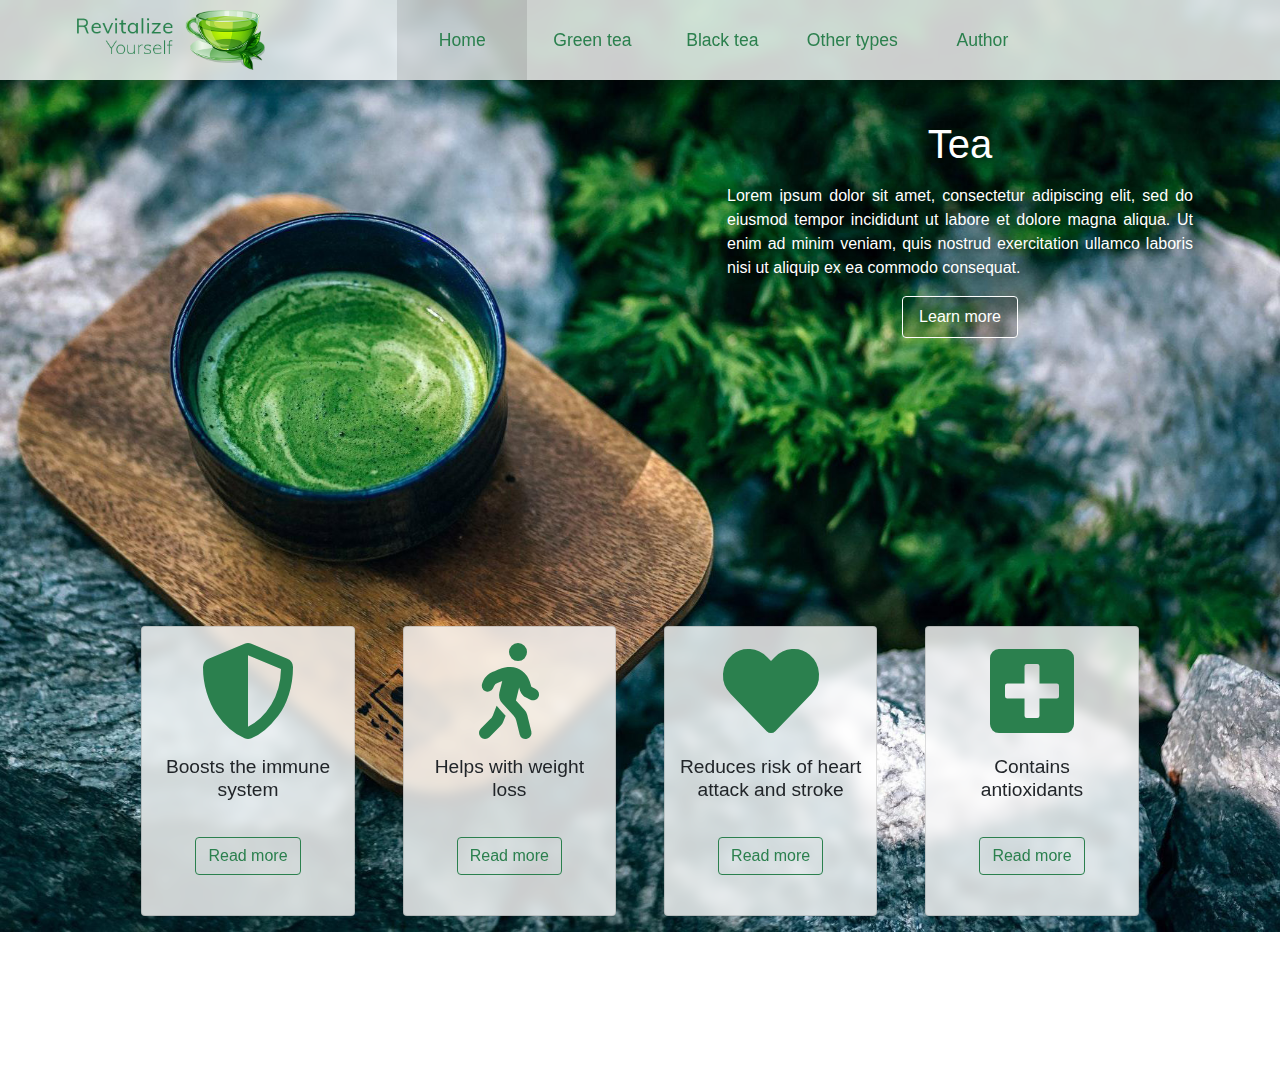
==== index.html @ 9ce9918d "2" ====
<!DOCTYPE html>
<html lang="en">
<head>
    <meta charset="UTF-8"/>
    <meta name="viewport" content="width=device-width, initial-scale=1.0"/>
    <meta name="description"
    content=""/>
    <meta name="keywords" content=""/>
    <meta name="author" content="Mihailo Ilic"/>
    <link rel="shortcut icon" href="favicon.ico" type="image/x-icon"/>
    <title>Revitalize Yourself!</title>
    <link rel="stylesheet" type="text/css" href="css/bootstrap.min.css"/>
    <link rel="stylesheet" href="https://use.fontawesome.com/releases/v5.12.1/css/all.css"/>
    <link rel="stylesheet" type="text/css" href="css/style.css"/>
</head>
<body>
    <header id="header" class="container-fluid fixed-top bg-glass p-0 shadow">
      <nav class="navbar navbar-expand-lg h-100 w-100 row justify-content-between justify-content-xl-around p-0">
          <a href="index.html" id="logo" class="navbar-brand h-80p p-0 col-2 m-0 ml-md-5 ml-4">
              <img src="img/logoMd.png" alt="logo" class="d-none d-sm-inline h-75 my-10p"/>
              <img src="img/logoXs.png" alt="logo" class="d-sm-none h-75 my-10p"/>
          </a>
          <button class="navbar-toggler p-0 col-2 d-lg-none m-0 mr-4" type="button" data-toggle="collapse" data-target="#meni" aria-controls="navbarNav" aria-expanded="false" aria-label="Toggle navigation">
            <!-- <span class="navbar-toggler-icon"></span> -->
            <span class="fas fa-bars"></span>
          </button>
          <div id="meni" class="collapse navbar-collapse p-0 ml-lg-5 col-12 col-lg-8">
            <ul class="navbar-nav">
                <li class="nav-item activeLink">
                  <a class="nav-link" href="index.html">Home</a>
                </li>
                <li class="nav-item">
                  <a class="nav-link" href="#">Green tea</a>
                </li>
                <li class="nav-item">
                  <a class="nav-link" href="#">Black tea</a>
                </li>
                <li class="nav-item">
                  <a class="nav-link" href="#">Other types</a>
                </li>
                <li class="nav-item">
                    <a class="nav-link" href="#">Author</a>
                </li>
              </ul>
          </div>
      </nav>
        <!--
            <a href="#" class="ml-4">
                <span class="far fa-comment"></span> Suggest
            </a>
        -->
    </header>
    <main clas="container-fluid">
        <section id="home" class="position-relative page-bg-image pt-5 d-flex flex-column justify-content-start align-items-end">
          <div id="hNaslov" class="container-fluid d-flex flex-column align-items-center justify-content-center text-white">
            <h1 class="m-2 text-shadow">Tea</h1>
            <p class="m-2 text-justify text-shadow">Lorem ipsum dolor sit amet, consectetur adipiscing elit, sed do eiusmod tempor incididunt ut labore et dolore magna aliqua. Ut enim ad minim veniam, quis nostrud exercitation ullamco laboris nisi ut aliquip ex ea commodo consequat.</p>
            <a href="#" class="button py-2 px-3 m-2 rounded">Learn more</a>
          </div>
          <div id="advantages" class="row w-100 justify-content-center">
            <article class="card col-7 col-sm-8 col-md-4 col-xl-2 m-4 bg-glass text-center">
              <span class="mt-3 fas fa-shield-alt"></span>
              <div class="card-body p-md-0 py-md-3 mb-4">
                <h2 class="card-title font-weight-normal">Boosts the immune system</h2>
                <!-- <p class="card-text text-muted">Tea can tune up immune cells so they reach their targets quicker. Holy basil or tulsi tea has been used for centuries to help keep the immune system strong thanks to its antibacterial, anti-fungal and anti-inflammatory properties.</p> -->
                <a href="#" class="btn btn-outline-success">Read more</a>
              </div>
            </article>
            <article class="card col-7 col-md-4 col-xl-2 m-4 bg-glass text-center">
              <span class="mt-3 fas fa-walking"></span>
              <div class="card-body p-md-0 py-md-3 mb-4">
                <h2 class="card-title font-weight-normal">Helps with weight loss</h2>
                <!-- <p class="card-text text-muted">Research on this isn’t as strong, Ardine said, adding that studies that have shown an effect have depended on consumption of large amounts of tea, often in pill form.</p> -->
                <a href="#" class="btn btn-outline-success">Read more</a>
              </div>
            </article>
            <article class="card col-7 col-md-4 col-xl-2 m-4 bg-glass text-center">
              <span class="mt-3 fas fa-heart"></span>
              <div class="card-body p-md-0 py-md-3 mb-4">
                <h2 class="card-title font-weight-normal">Reduces risk of heart attack and stroke</h2>
                <!-- <p class="card-text text-muted">“There’s a lot of literature out there on tea and heart health,” said Anna Ardine, clinical nutrition manager at Magee-Womens Hospital of the University of Pittsburgh Medical Center. “This is a health effect for which there is the strongest evidence.”

In fact, a study published in 2016 that combined data from a host of earlier reports found a nearly 20% reduction in the risk of heart attack and a 35% reduced risk of stroke among those who drank one to three cups of green tea a day. Those who drank four or more cups of green tea daily had a 32% reduction in the risk of having a heart attack and lower levels of LDL cholesterol. Four cups of green tea may keep you running to the bathroom, but you can get the same benefit from drinking one cup of matcha tea, which is made from ground green tea leaves and is said to be the nutritional equivalent of 10 cups of regular green tea.</p> -->
                <a href="#" class="btn btn-outline-success">Read more</a>
              </div>
            </article>
            <article class="card col-7 col-md-4 col-xl-2 m-4 bg-glass text-center">
              <span class="mt-3 fas fa-plus-square"></span>
              <div class="card-body p-md-0 py-md-3 mb-4">
                <h2 class="card-title font-weight-normal">Contains antioxidants</h2>
                <!-- <p class="card-text text-muted">Antioxidants work to prevent the body’s version of rust and thus help to keep us young and protect us from damage from pollution. Load up on antioxidants with a white tea, which is less processed than black or green tea so it retains more beneficial antioxidants.</p> -->
                <a href="#" class="btn btn-outline-success">Read more</a>
              </div>
            </article>
          </div>
        </section>
    </main>
<script src="https://code.jquery.com/jquery-3.4.1.slim.min.js" integrity="sha384-J6qa4849blE2+poT4WnyKhv5vZF5SrPo0iEjwBvKU7imGFAV0wwj1yYfoRSJoZ+n" crossorigin="anonymous"></script>
<script src="https://cdn.jsdelivr.net/npm/popper.js@1.16.0/dist/umd/popper.min.js" integrity="sha384-Q6E9RHvbIyZFJoft+2mJbHaEWldlvI9IOYy5n3zV9zzTtmI3UksdQRVvoxMfooAo" crossorigin="anonymous"></script>
<script src="https://stackpath.bootstrapcdn.com/bootstrap/4.4.1/js/bootstrap.min.js" integrity="sha384-wfSDF2E50Y2D1uUdj0O3uMBJnjuUD4Ih7YwaYd1iqfktj0Uod8GCExl3Og8ifwB6" crossorigin="anonymous"></script>
</body>
</html>
---- css/style.css ----
@font-face {
  src: url("../fonts/Muli-Light.ttf");
  font-family: MuliLight;
}

@font-face {
  src: url("../fonts/Muli-Regular.ttf");
  font-family: Muli;
}

html {
  scroll-behavior: smooth;
  font-family: Muli;
  font-size: 16px;
}

html ::-webkit-scrollbar {
  width: 10px;
}

html ::-webkit-scrollbar-thumb {
  background-color: #2B804E;
  border-radius: 5px;
}

html ::-webkit-scrollbar-thumb:hover {
  background: #42965F;
}

.row {
  margin: 0px;
}

a {
  text-decoration: none;
  color: #2B804E;
}

a:hover {
  text-decoration: none;
  color: #42965F;
}

.button {
  color: #fff;
  border: 1px solid #fff;
  background-color: rgba(0, 0, 0, 0.2);
  -webkit-transition: background .3s;
  transition: background .3s;
}

.button:hover {
  background: rgba(255, 255, 255, 0.8);
  border-color: transparent;
}

.navbar-toggler:focus {
  outline: none;
}

.navbar-toggler span {
  font-size: 2em;
  color: #2B804E;
}

ul {
  list-style-type: none;
}

.my-10p {
  margin: 10px 0px;
}

.h-80p {
  height: 80px;
}

.text-shadow {
  text-shadow: 2px 2px 10px rgba(0, 0, 0, 0.6);
}

.bg-glass {
  background: rgba(255, 255, 255, 0.8);
  -webkit-backdrop-filter: blur(6px);
          backdrop-filter: blur(6px);
}

.page-bg-image {
  background-repeat: no-repeat;
  background-size: cover;
  background-attachment: fixed;
}

.overlay {
  bottom: 0px;
  background: -webkit-gradient(linear, left bottom, left top, color-stop(40%, rgba(0, 0, 0, 0)), to(rgba(0, 0, 0, 0.8)));
  background: linear-gradient(to top, rgba(0, 0, 0, 0) 40%, rgba(0, 0, 0, 0.8) 100%);
}

.card h2 {
  font-size: 1.2em;
}

.card span {
  font-size: 6em;
  color: #2B804E;
}

.btn-outline-success {
  border-color: #2B804E;
  color: #2B804E;
}

.btn-outline-success:hover {
  border-color: transparent;
  background-color: #2B804E;
}

#home {
  background-image: url("../img/bgHome.jpg");
}

#header {
  z-index: 10;
}

#header a {
  font-size: 1.1em;
}

@media (min-width: 992px) {
  #header #meni {
    height: 80px;
  }
}

#header #meni ul {
  height: inherit;
}

#header #meni ul li {
  display: -webkit-box;
  display: -ms-flexbox;
  display: flex;
  -webkit-box-orient: horizontal;
  -webkit-box-direction: normal;
      -ms-flex-direction: row;
          flex-direction: row;
  -webkit-box-pack: center;
      -ms-flex-pack: center;
          justify-content: center;
  -webkit-box-align: center;
      -ms-flex-align: center;
          align-items: center;
  width: 100%;
}

@media (min-width: 992px) {
  #header #meni ul li {
    height: inherit;
    width: 130px;
  }
}

#header #meni ul li.activeLink {
  background: rgba(0, 0, 0, 0.1);
}

#hNaslov {
  margin-top: 100px;
  width: 100%;
  background: rgba(0, 0, 0, 0.2);
  -webkit-backdrop-filter: blur(5px);
          backdrop-filter: blur(5px);
}

@media (min-width: 992px) {
  #hNaslov {
    width: 40%;
    background: none;
    -webkit-backdrop-filter: none;
            backdrop-filter: none;
    margin: 5%;
  }
}

#advantages {
  margin-top: 15%;
  margin-bottom: 10%;
}

#advantages .card-title {
  min-height: 70px;
}
/*# sourceMappingURL=style.css.map */
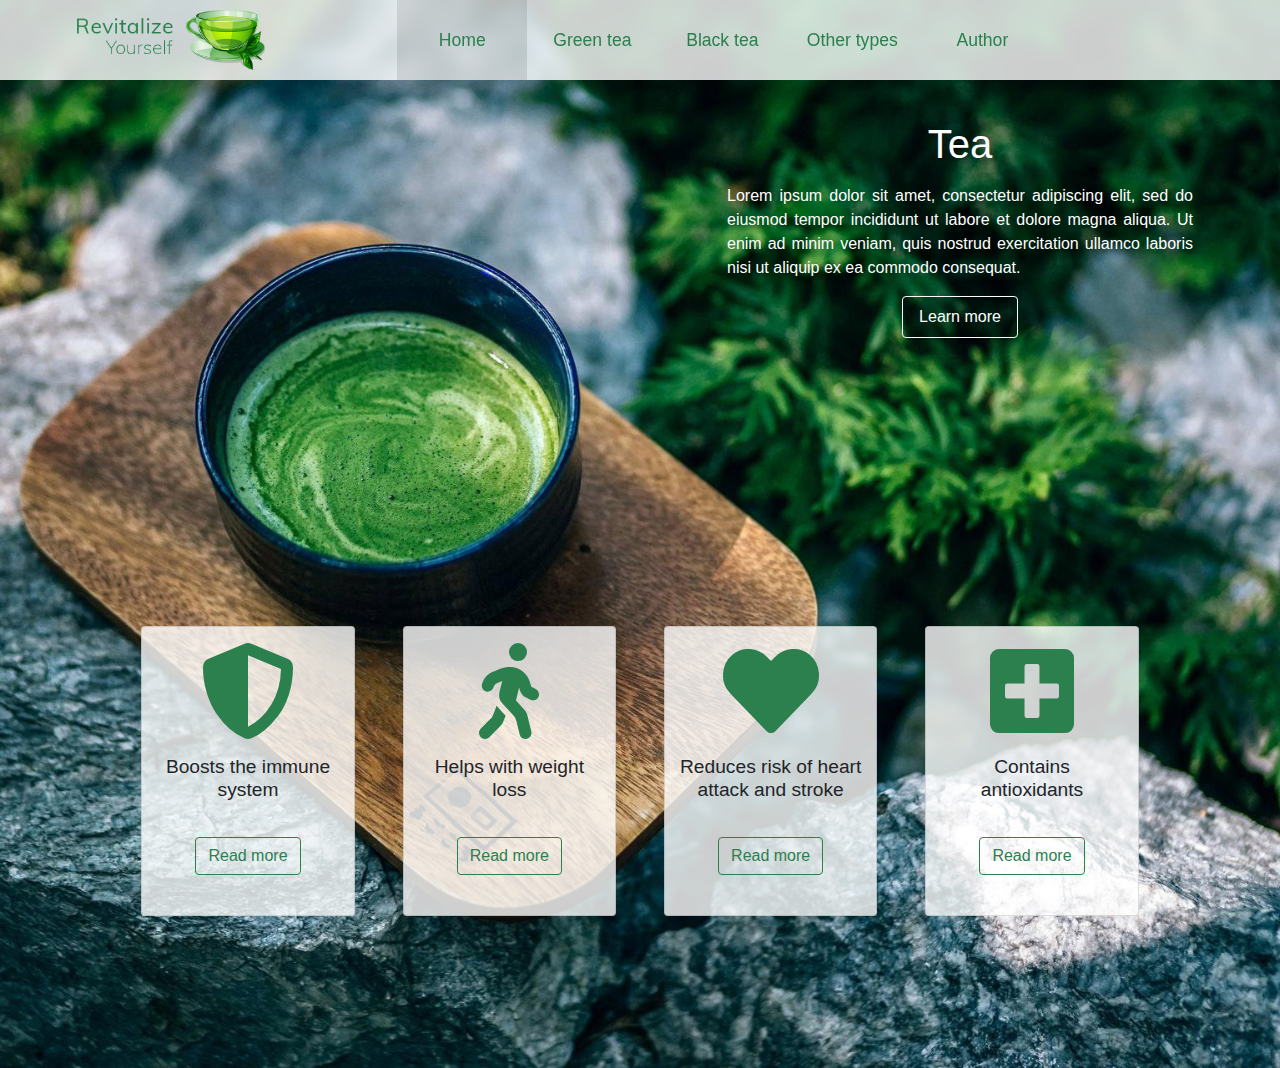
==== commit b2f1a50e: "4" ====
--- a/index.html
+++ b/index.html
@@ -58,7 +58,7 @@
             <a href="#" class="button py-2 px-3 m-2 rounded">Learn more</a>
           </div>
           <div id="advantages" class="row w-100 justify-content-center">
-            <article class="card col-7 col-sm-8 col-md-4 col-xl-2 m-4 bg-glass text-center">
+            <article class="card col-7 col-md-4 col-xl-2 m-4 bg-wt text-center">
               <span class="mt-3 fas fa-shield-alt"></span>
               <div class="card-body p-md-0 py-md-3 mb-4">
                 <h2 class="card-title font-weight-normal">Boosts the immune system</h2>
@@ -66,7 +66,7 @@
                 <a href="#" class="btn btn-outline-success">Read more</a>
               </div>
             </article>
-            <article class="card col-7 col-md-4 col-xl-2 m-4 bg-glass text-center">
+            <article class="card col-7 col-md-4 col-xl-2 m-4 bg-wt text-center">
               <span class="mt-3 fas fa-walking"></span>
               <div class="card-body p-md-0 py-md-3 mb-4">
                 <h2 class="card-title font-weight-normal">Helps with weight loss</h2>
@@ -74,7 +74,7 @@
                 <a href="#" class="btn btn-outline-success">Read more</a>
               </div>
             </article>
-            <article class="card col-7 col-md-4 col-xl-2 m-4 bg-glass text-center">
+            <article class="card col-7 col-md-4 col-xl-2 m-4 bg-wt text-center">
               <span class="mt-3 fas fa-heart"></span>
               <div class="card-body p-md-0 py-md-3 mb-4">
                 <h2 class="card-title font-weight-normal">Reduces risk of heart attack and stroke</h2>
@@ -84,7 +84,7 @@
                 <a href="#" class="btn btn-outline-success">Read more</a>
               </div>
             </article>
-            <article class="card col-7 col-md-4 col-xl-2 m-4 bg-glass text-center">
+            <article class="card col-7 col-md-4 col-xl-2 m-4 bg-wt text-center">
               <span class="mt-3 fas fa-plus-square"></span>
               <div class="card-body p-md-0 py-md-3 mb-4">
                 <h2 class="card-title font-weight-normal">Contains antioxidants</h2>
--- a/css/style.css
+++ b/css/style.css
@@ -42,6 +42,7 @@
 }
 
 .button {
+  display: block;
   color: #fff;
   border: 1px solid #fff;
   background-color: rgba(0, 0, 0, 0.2);
@@ -85,10 +86,14 @@
           backdrop-filter: blur(6px);
 }
 
+.bg-wt {
+  background: rgba(255, 255, 255, 0.8);
+}
+
 .page-bg-image {
   background-repeat: no-repeat;
   background-size: cover;
-  background-attachment: fixed;
+  background-position: top left;
 }
 
 .overlay {
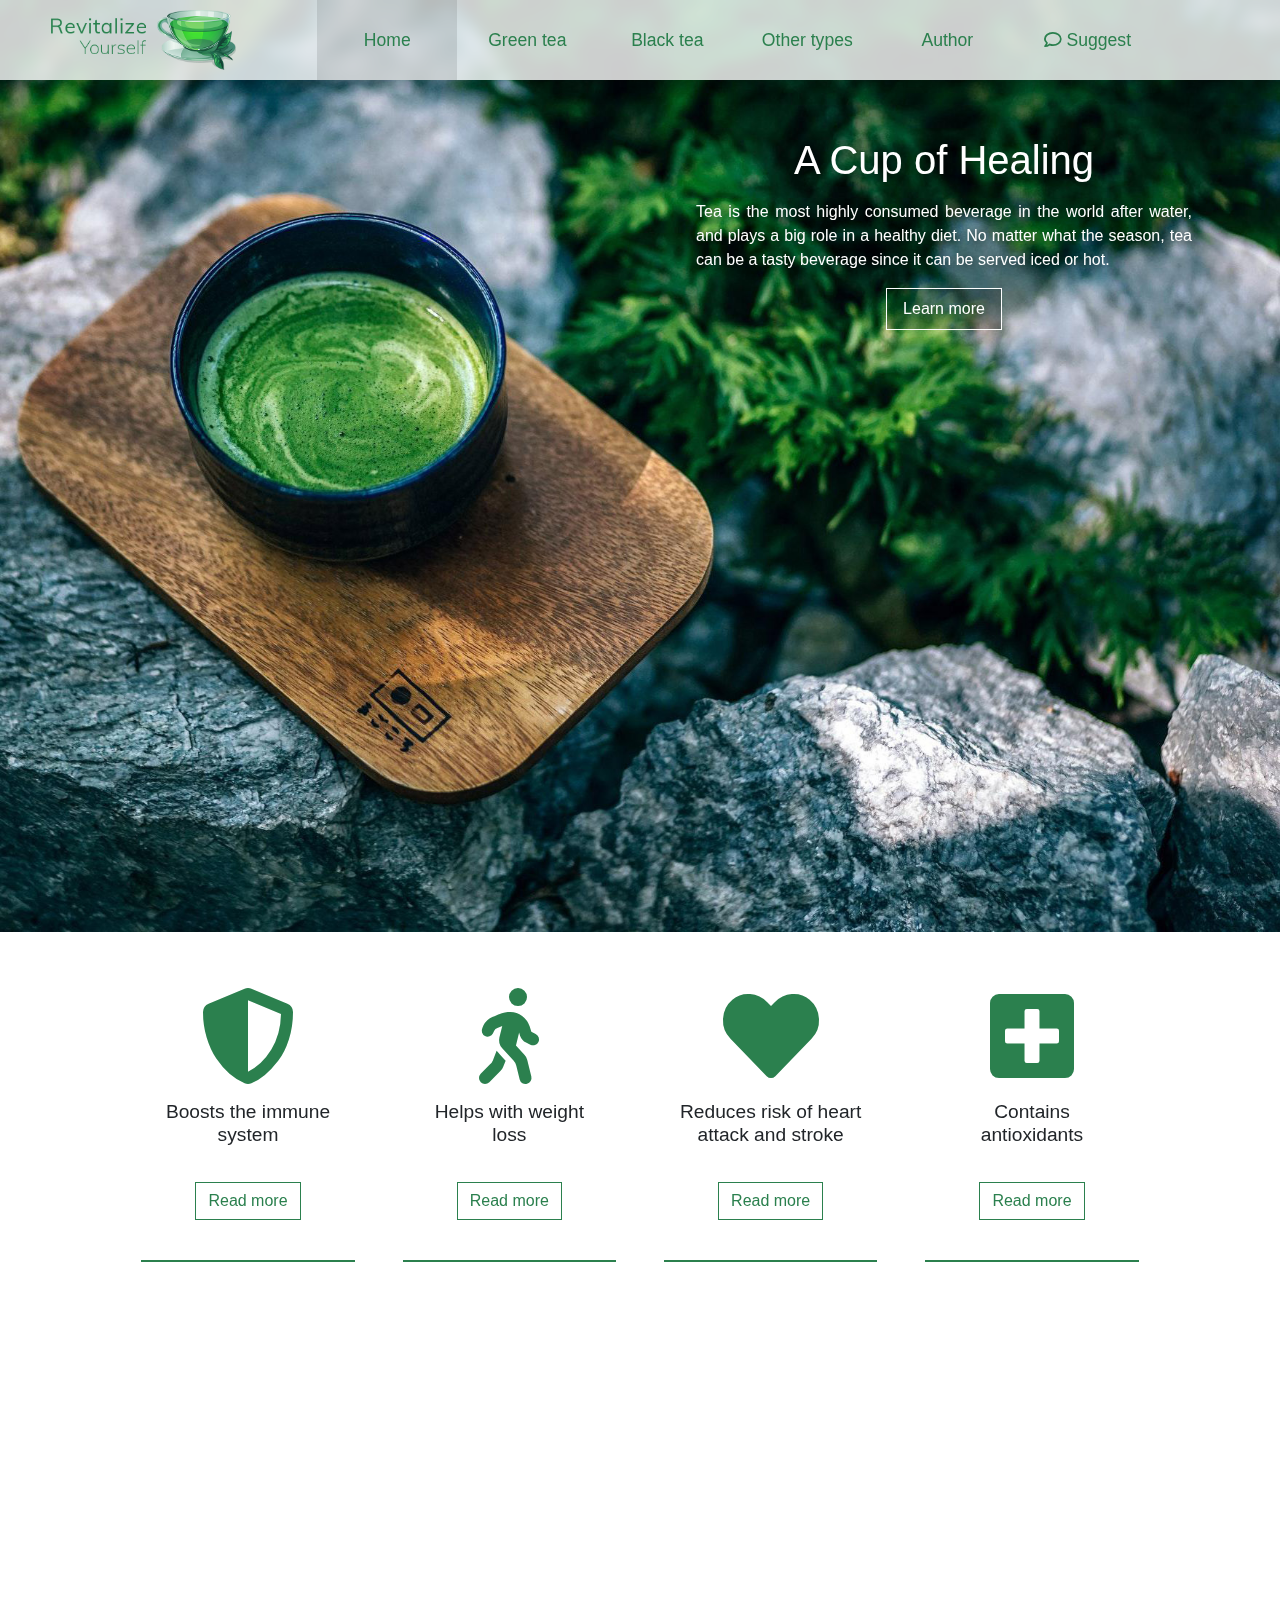
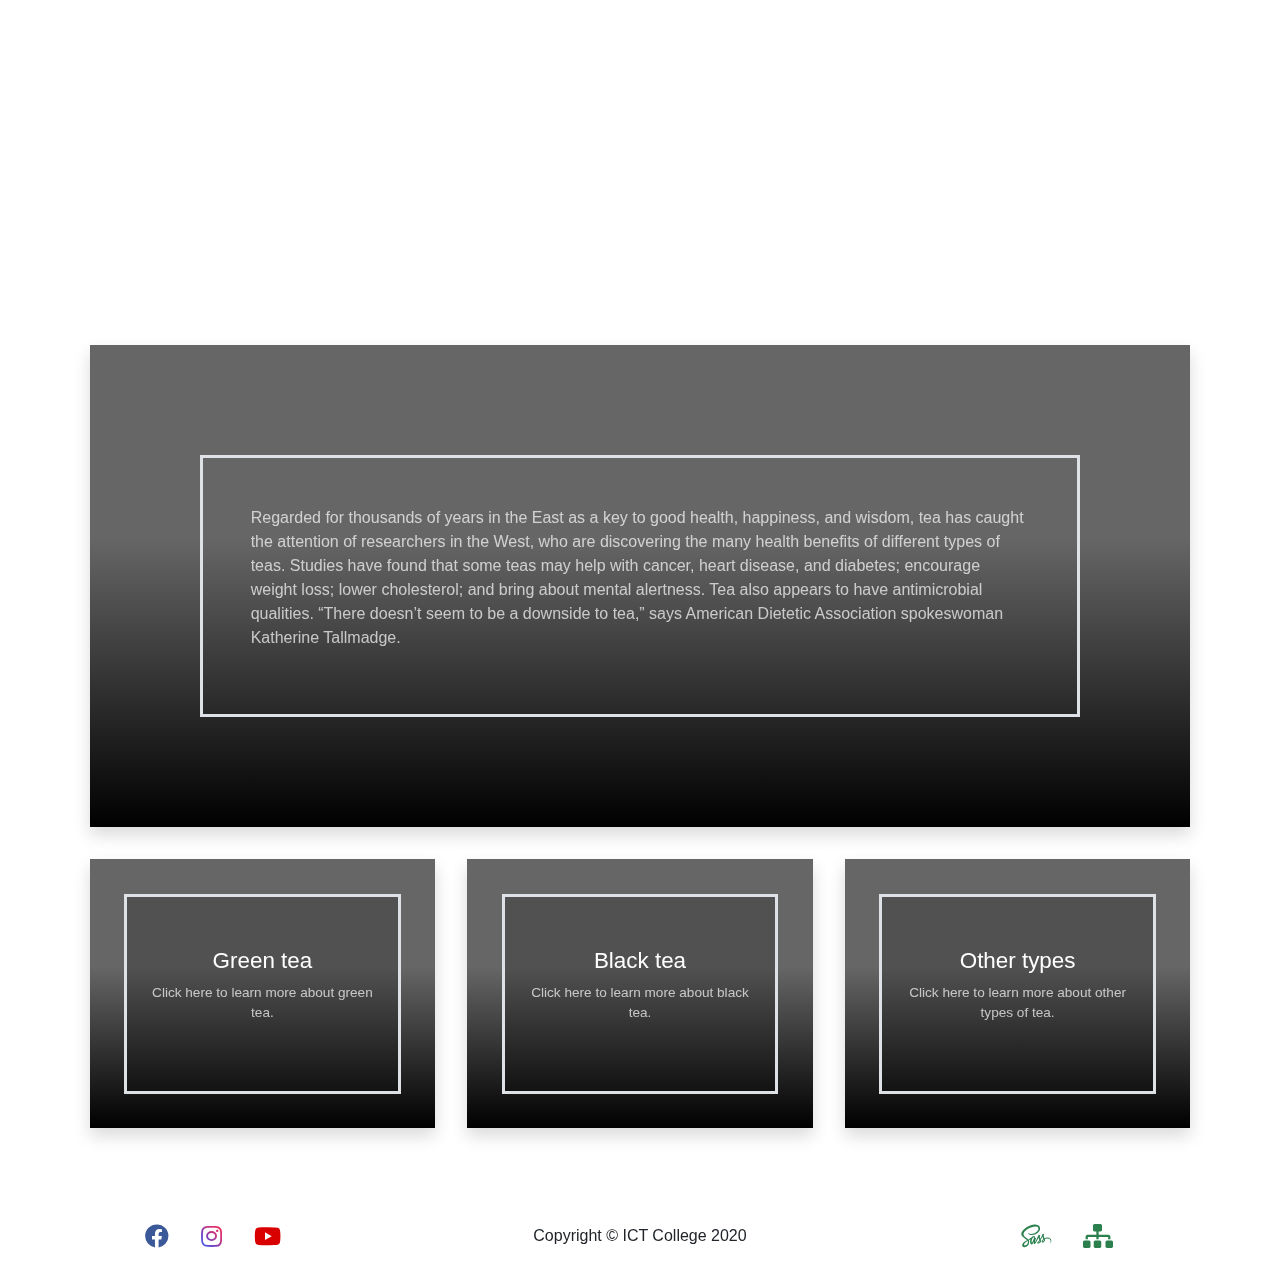
==== commit 09e79272: "1" ====
--- a/index.html
+++ b/index.html
@@ -20,81 +20,267 @@
               <img src="img/logoMd.png" alt="logo" class="d-none d-sm-inline h-75 my-10p"/>
               <img src="img/logoXs.png" alt="logo" class="d-sm-none h-75 my-10p"/>
           </a>
-          <button class="navbar-toggler p-0 col-2 d-lg-none m-0 mr-4" type="button" data-toggle="collapse" data-target="#meni" aria-controls="navbarNav" aria-expanded="false" aria-label="Toggle navigation">
-            <!-- <span class="navbar-toggler-icon"></span> -->
+          <button class="navbar-toggler p-0 col-2 col-sm-1 d-lg-none m-0 mr-3" type="button" data-toggle="collapse" data-target="#meni" aria-label="Toggle navigation">
             <span class="fas fa-bars"></span>
           </button>
-          <div id="meni" class="collapse navbar-collapse p-0 ml-lg-5 col-12 col-lg-8">
+          <div id="meni" class="collapse navbar-collapse p-0 ml-lg-5 col-12 col-lg-9">
             <ul class="navbar-nav">
                 <li class="nav-item activeLink">
                   <a class="nav-link" href="index.html">Home</a>
                 </li>
                 <li class="nav-item">
-                  <a class="nav-link" href="#">Green tea</a>
-                </li>
-                <li class="nav-item">
-                  <a class="nav-link" href="#">Black tea</a>
-                </li>
-                <li class="nav-item">
-                  <a class="nav-link" href="#">Other types</a>
-                </li>
-                <li class="nav-item">
-                    <a class="nav-link" href="#">Author</a>
-                </li>
+                  <a class="nav-link" href="green.html">Green tea</a>
+                </li>
+                <li class="nav-item">
+                  <a class="nav-link" href="black.html">Black tea</a>
+                </li>
+                <li class="nav-item">
+                  <a class="nav-link" href="other.html">Other types</a>
+                </li>
+                <li class="nav-item">
+                    <a class="nav-link" href="author.html">Author</a>
+                </li>
+                <li class="nav-item">
+                  <a class="nav-link" href="#" data-toggle="modal" data-target="#suggest">
+                    <span class="far fa-comment"></span> Suggest
+                  </a>
+              </li>
               </ul>
           </div>
       </nav>
-        <!--
-            <a href="#" class="ml-4">
-                <span class="far fa-comment"></span> Suggest
-            </a>
-        -->
     </header>
-    <main clas="container-fluid">
-        <section id="home" class="position-relative page-bg-image pt-5 d-flex flex-column justify-content-start align-items-end">
-          <div id="hNaslov" class="container-fluid d-flex flex-column align-items-center justify-content-center text-white">
-            <h1 class="m-2 text-shadow">Tea</h1>
-            <p class="m-2 text-justify text-shadow">Lorem ipsum dolor sit amet, consectetur adipiscing elit, sed do eiusmod tempor incididunt ut labore et dolore magna aliqua. Ut enim ad minim veniam, quis nostrud exercitation ullamco laboris nisi ut aliquip ex ea commodo consequat.</p>
-            <a href="#" class="button py-2 px-3 m-2 rounded">Learn more</a>
-          </div>
+    <!-- MODAL - SUGGEST -->
+    <div class="modal fade" tabindex="-1" role="dialog" id="suggest">
+      <div class="modal-dialog" role="document">
+        <div class="modal-content bg-glass rounded-0">
+          <div class="modal-header border-0">
+            <h5 class="modal-title font-weight-normal">Make a suggestion</h5>
+            <button type="button" class="close" data-dismiss="modal" aria-label="Close">
+              <span aria-hidden="true">&times;</span>
+            </button>
+          </div>
+          <div class="modal-body">
+            <form name="forma" id="forma" action="#" method="GET">
+              <input type="text" class="form-control my-2 rounded-0" name="tbName" id="tbName" placeholder="Your name*" value="" required="required"/>
+              <input type="email" class="form-control my-2 rounded-0" name="tbEmail" id="tbEmail" placeholder="Your e-mail address" value="" />
+              <textarea name="poruka" class="form-control mt-2 rounded-0" id="poruka" placeholder="Please enter your message here*" required="required"></textarea>
+              <small class="form-text text-muted mb-3">All suggestions and critics are welcome!</small>
+              <div id="btnwrapper">
+                  <button type="submit" class="btn btn-success rounded-0" name="btnSubmit" id="btnSubmit">Send</button>
+                  <button type="reset" class="btn btn-outline-success rounded-0" name="btnReset" id="btnReset">Reset</button>
+              </div>
+          </form>
+          </div>
+          <div class="modal-footer border-0">
+            <button type="button" class="btn btn-outline-success rounded-0" data-dismiss="modal">Close</button>
+          </div>
+        </div>
+      </div>
+    </div>
+    <!-- MODAL - IMMUNE SYSTEM -->
+    <div class="modal fade" tabindex="-1" role="dialog" id="immuneSystem">
+      <div class="modal-dialog modal-dialog-centered" role="document">
+        <div class="modal-content rounded-0">
+          <div class="modal-header border-0">
+            <h5 class="modal-title font-weight-normal">Tea may boost the immune system</h5>
+            <button type="button" class="close" data-dismiss="modal" aria-label="Close">
+              <span aria-hidden="true">&times;</span>
+            </button>
+          </div>
+          <div class="modal-body">
+            <p class="text-muted">Tea can tune up immune cells so they reach their targets quicker. Holy basil or tulsi tea has been used for centuries to help keep the immune system strong thanks to its antibacterial, anti-fungal and anti-inflammatory properties.</p>
+          </div>
+          <div class="modal-footer border-0">
+            <button type="button" class="btn btn-success rounded-0" data-dismiss="modal">Got it</button>
+          </div>
+        </div>
+      </div>
+    </div>
+    <!-- MODAL - WEIGHT LOSS -->
+    <div class="modal fade" tabindex="-1" role="dialog" id="weightLoss">
+      <div class="modal-dialog modal-dialog-centered" role="document">
+        <div class="modal-content rounded-0">
+          <div class="modal-header border-0">
+            <h5 class="modal-title font-weight-normal">Tea can help you lose weight</h5>
+            <button type="button" class="close" data-dismiss="modal" aria-label="Close">
+              <span aria-hidden="true">&times;</span>
+            </button>
+          </div>
+          <div class="modal-body">
+            <p class="text-muted">
+              Drinking tea (be it green, black, or oolong) - can give you an extra edge when you're trying to lose a few pounds. Research shows the benefit from green tea comes not just from the catechins, but also the caffeine - the two work together to produce weight-loss effects. From an overall health standpoint - green tea is thought to be the best for warding off some chronic conditions.
+            </p>
+          </div>
+          <div class="modal-footer border-0">
+            <button type="button" class="btn btn-success rounded-0" data-dismiss="modal">Got it</button>
+          </div>
+        </div>
+      </div>
+    </div>
+    <!-- MODAL - HEART RISK -->
+    <div class="modal fade" tabindex="-1" role="dialog" id="heartRisk">
+      <div class="modal-dialog modal-dialog-centered" role="document">
+        <div class="modal-content rounded-0">
+          <div class="modal-header border-0">
+            <h5 class="modal-title font-weight-normal">Tea reduces risk of heart attack and stroke</h5>
+            <button type="button" class="close" data-dismiss="modal" aria-label="Close">
+              <span aria-hidden="true">&times;</span>
+            </button>
+          </div>
+          <div class="modal-body">
+            <p class="text-muted">A study published in 2016 found a 35% reduced risk of stroke among those who drank one to three cups of green tea a day. Those who drank four or more cups of green tea daily had a 32% reduction in the risk of having a heart attack and lower levels of LDL cholesterol. Four cups of green tea may keep you running to the bathroom, but you can get the same benefit from drinking one cup of matcha tea, which is made from ground green tea leaves and is said to be the nutritional equivalent of 10 cups of regular green tea.
+            </p>
+          </div>
+          <div class="modal-footer border-0">
+            <button type="button" class="btn btn-success rounded-0" data-dismiss="modal">Got it</button>
+          </div>
+        </div>
+      </div>
+    </div>
+    <!-- MODAL - CONTAINS ANTIOXIDANTS -->
+    <div class="modal fade" tabindex="-1" role="dialog" id="antioxidants">
+      <div class="modal-dialog modal-dialog-centered" role="document">
+        <div class="modal-content rounded-0">
+          <div class="modal-header border-0">
+            <h5 class="modal-title font-weight-normal">Tea contains antioxidants</h5>
+            <button type="button" class="close" data-dismiss="modal" aria-label="Close">
+              <span aria-hidden="true">&times;</span>
+            </button>
+          </div>
+          <div class="modal-body">
+            <p class="text-muted">
+              Antioxidants work to prevent the body’s version of rust and thus help to keep us young and protect us from damage from pollution. Load up on antioxidants with a white tea, which is less processed than black or green tea so it retains more beneficial antioxidants.
+            </p>
+          </div>
+          <div class="modal-footer border-0">
+            <button type="button" class="btn btn-success rounded-0" data-dismiss="modal">Got it</button>
+          </div>
+        </div>
+      </div>
+    </div>
+    <!-- MAIN CONTENT -->
+    <!-- NASLOV + TEKST -->
+    <!-- <main clas="container-fluid"> -->
+        <section id="home" class="position-relative page-bg-image pt-5 d-flex flex-column justify-content-start align-items-end overflow-hidden">
+          <div id="nwrapper" class="container-fluid p-0 d-flex justify-content-end align-items-start">
+            <div id="hNaslov" class="d-flex flex-column align-items-center justify-content-start text-white">
+              <h1 class="m-2 text-shadow text-center">A Cup of Healing</h1>
+              <p class="m-2 text-justify text-shadow">Tea is the most highly consumed beverage in the world after water, and plays a big role in a healthy diet. No matter what the season, tea can be a tasty beverage since it can be served iced or hot.
+              </p>
+              <a href="#advantages" class="button py-2 px-3 m-2">Learn more</a>
+            </div>
+          </div>
+          <!-- ADVANTAGES -->
           <div id="advantages" class="row w-100 justify-content-center">
-            <article class="card col-7 col-md-4 col-xl-2 m-4 bg-wt text-center">
+            <article class="card col-7 col-md-4 col-xl-2 m-4 bg-wt text-center rounded-0 border-line border-left-0 border-right-0 border-top-0">
               <span class="mt-3 fas fa-shield-alt"></span>
               <div class="card-body p-md-0 py-md-3 mb-4">
                 <h2 class="card-title font-weight-normal">Boosts the immune system</h2>
-                <!-- <p class="card-text text-muted">Tea can tune up immune cells so they reach their targets quicker. Holy basil or tulsi tea has been used for centuries to help keep the immune system strong thanks to its antibacterial, anti-fungal and anti-inflammatory properties.</p> -->
-                <a href="#" class="btn btn-outline-success">Read more</a>
-              </div>
-            </article>
-            <article class="card col-7 col-md-4 col-xl-2 m-4 bg-wt text-center">
+                <a href="#" data-toggle="modal" data-target="#immuneSystem" class="btn btn-outline-success rounded-0">Read more</a>
+              </div>
+            </article>
+            <article class="card col-7 col-md-4 col-xl-2 m-4 bg-wt text-center rounded-0 border-line border-left-0 border-right-0 border-top-0">
               <span class="mt-3 fas fa-walking"></span>
               <div class="card-body p-md-0 py-md-3 mb-4">
                 <h2 class="card-title font-weight-normal">Helps with weight loss</h2>
-                <!-- <p class="card-text text-muted">Research on this isn’t as strong, Ardine said, adding that studies that have shown an effect have depended on consumption of large amounts of tea, often in pill form.</p> -->
-                <a href="#" class="btn btn-outline-success">Read more</a>
-              </div>
-            </article>
-            <article class="card col-7 col-md-4 col-xl-2 m-4 bg-wt text-center">
+                <a href="#" data-toggle="modal" data-target="#weightLoss" class="btn btn-outline-success rounded-0">Read more</a>
+              </div>
+            </article>
+            <article class="card col-7 col-md-4 col-xl-2 m-4 bg-wt text-center rounded-0 border-line border-left-0 border-right-0 border-top-0">
               <span class="mt-3 fas fa-heart"></span>
               <div class="card-body p-md-0 py-md-3 mb-4">
                 <h2 class="card-title font-weight-normal">Reduces risk of heart attack and stroke</h2>
-                <!-- <p class="card-text text-muted">“There’s a lot of literature out there on tea and heart health,” said Anna Ardine, clinical nutrition manager at Magee-Womens Hospital of the University of Pittsburgh Medical Center. “This is a health effect for which there is the strongest evidence.”
-
-In fact, a study published in 2016 that combined data from a host of earlier reports found a nearly 20% reduction in the risk of heart attack and a 35% reduced risk of stroke among those who drank one to three cups of green tea a day. Those who drank four or more cups of green tea daily had a 32% reduction in the risk of having a heart attack and lower levels of LDL cholesterol. Four cups of green tea may keep you running to the bathroom, but you can get the same benefit from drinking one cup of matcha tea, which is made from ground green tea leaves and is said to be the nutritional equivalent of 10 cups of regular green tea.</p> -->
-                <a href="#" class="btn btn-outline-success">Read more</a>
-              </div>
-            </article>
-            <article class="card col-7 col-md-4 col-xl-2 m-4 bg-wt text-center">
+                <a href="#" data-toggle="modal" data-target="#heartRisk" class="btn btn-outline-success rounded-0">Read more</a>
+              </div>
+            </article>
+            <article class="card col-7 col-md-4 col-xl-2 m-4 bg-wt text-center rounded-0 border-line border-left-0 border-right-0 border-top-0">
               <span class="mt-3 fas fa-plus-square"></span>
               <div class="card-body p-md-0 py-md-3 mb-4">
                 <h2 class="card-title font-weight-normal">Contains antioxidants</h2>
-                <!-- <p class="card-text text-muted">Antioxidants work to prevent the body’s version of rust and thus help to keep us young and protect us from damage from pollution. Load up on antioxidants with a white tea, which is less processed than black or green tea so it retains more beneficial antioxidants.</p> -->
-                <a href="#" class="btn btn-outline-success">Read more</a>
-              </div>
-            </article>
-          </div>
-        </section>
-    </main>
+                <a href="#" data-toggle="modal" data-target="#antioxidants" class="btn btn-outline-success rounded-0">Read more</a>
+              </div>
+            </article>
+          </div>
+          <div id="home-content-wrapper" class="w-100">
+            <h3 class="position-relative text-center bg-wt">A good day begins with a sip of tea!</h3>
+            <div id="home-content" class="position-relative bg-wt">
+              <div class="position-absolute img-border w-100">
+              </div>
+              <div class="row py-5 justify-content-center">
+                <div id="home-content-text" class="col-11 p-0 mb-3 d-flex align-items-center justify-content-center shadow">
+                  <div class="position-absolute overlay w-100 h-100"></div>
+                  <div class="hca-content border text-white p-5">
+                    <p>
+                      Regarded for thousands of years in the East as a key to good health, happiness, and wisdom, tea has caught the attention of researchers in the West, who are discovering the many health benefits of different types of teas. Studies have found that some teas may help with cancer, heart disease, and diabetes; encourage weight loss; lower cholesterol; and bring about mental alertness. Tea also appears to have antimicrobial qualities. “There doesn’t seem to be a downside to tea,” says American Dietetic Association spokeswoman Katherine Tallmadge.
+                    </p>
+                  </div>
+                </div>
+                <div id="gt-img" class="col-11 col-md-3h p-0 m-3 d-flex align-items-center justify-content-center shadow">
+                  <div class="position-absolute overlay w-100 h-100"></div>
+                  <a href="green.html">
+                    <div class="hca-content border text-white text-center p-3 d-flex flex-column align-items-center justify-content-center">
+                        <h2>Green tea</h2>
+                        <p>Click here to learn more about green tea.</p>
+                    </div>
+                  </a>
+                </div>
+                <div id="bt-img" class="col-11 col-md-3h p-0 m-3 d-flex align-items-center justify-content-center shadow">
+                  <div class="position-absolute overlay w-100 h-100"></div>
+                  <a href="black.html">
+                    <div class="hca-content border text-white text-center p-3 d-flex flex-column align-items-center justify-content-center">
+                        <h2>Black tea</h2>
+                        <p>Click here to learn more about black tea. </p>
+                    </div>
+                  </a>
+                </div>
+                  <div id="ot-img" class="col-11 col-md-3h p-0 m-3 d-flex align-items-center justify-content-center shadow">
+                    <div class="position-absolute overlay w-100 h-100"></div>
+                    <a href="other.html">
+                      <div class="hca-content h-100 border text-white text-center p-3 d-flex flex-column align-items-center justify-content-center">
+                        <h2>Other types</h2>
+                        <p>Click here to learn more about other types of tea. </p>
+                      </div>
+                    </a>
+                  </div>
+              </div>  
+            </div>
+          </div>
+         <footer class="row bg-wt w-100 mt-2 py-4">
+           <ul id="social" class="col-12 col-md-4 m-2 m-md-0 d-flex justify-content-center">
+            <li class="mx-3">
+              <a href="https://www.facebook.com/" target="_blank" title="Facebook">
+                <span class="fab fa-facebook"></span>
+              </a>
+            </li>
+            <li class="mx-3">
+              <a href="https://www.instagram.com/" target="_blank" title="Instagram">
+                <span class="fab fa-instagram"></span>
+              </a>
+            </li>
+            <li class="mx-3">
+              <a href="https://www.youtube.com/" target="_blank" title="Youtube">
+                <span class="fab fa-youtube"></span>
+              </a>
+            </li>
+           </ul>
+           <p class="col-12 col-md-4 m-2 m-md-0 text-center">
+            Copyright &copy; ICT College 2020
+          </p>
+           <ul id="links" class="col-12 col-md-4 m-2 m-md-0 d-flex justify-content-center">
+            <li class="mx-3">
+              <a href="css/style.scss" target="_blank" title="SCSS file">
+                <span class="fab fa-sass"></span>
+              </a>
+              <li class="mx-3">
+                <a href="sitemap.xml" target="_blank" title="Sitemap">
+                  <span class="fas fa-sitemap"></span>
+                </a>
+              </li>
+            </li>
+           </ul>
+         </footer>
+      </section>
+    <!-- </main> -->
 <script src="https://code.jquery.com/jquery-3.4.1.slim.min.js" integrity="sha384-J6qa4849blE2+poT4WnyKhv5vZF5SrPo0iEjwBvKU7imGFAV0wwj1yYfoRSJoZ+n" crossorigin="anonymous"></script>
 <script src="https://cdn.jsdelivr.net/npm/popper.js@1.16.0/dist/umd/popper.min.js" integrity="sha384-Q6E9RHvbIyZFJoft+2mJbHaEWldlvI9IOYy5n3zV9zzTtmI3UksdQRVvoxMfooAo" crossorigin="anonymous"></script>
 <script src="https://stackpath.bootstrapcdn.com/bootstrap/4.4.1/js/bootstrap.min.js" integrity="sha384-wfSDF2E50Y2D1uUdj0O3uMBJnjuUD4Ih7YwaYd1iqfktj0Uod8GCExl3Og8ifwB6" crossorigin="anonymous"></script>
--- a/css/style.css
+++ b/css/style.css
@@ -1,17 +1,22 @@
-@font-face {
-  src: url("../fonts/Muli-Light.ttf");
-  font-family: MuliLight;
-}
-
 @font-face {
   src: url("../fonts/Muli-Regular.ttf");
   font-family: Muli;
 }
 
+*:focus {
+  outline-color: #2B804E !important;
+}
+
 html {
   scroll-behavior: smooth;
   font-family: Muli;
-  font-size: 16px;
+  font-size: 14px;
+}
+
+@media (min-width: 992px) {
+  html {
+    font-size: 16px;
+  }
 }
 
 html ::-webkit-scrollbar {
@@ -20,15 +25,10 @@
 
 html ::-webkit-scrollbar-thumb {
   background-color: #2B804E;
-  border-radius: 5px;
 }
 
 html ::-webkit-scrollbar-thumb:hover {
   background: #42965F;
-}
-
-.row {
-  margin: 0px;
 }
 
 a {
@@ -41,7 +41,11 @@
   color: #42965F;
 }
 
-.button {
+.row {
+  margin: 0px;
+}
+
+.button, #home-content .col-md-3h .hca-content {
   display: block;
   color: #fff;
   border: 1px solid #fff;
@@ -50,17 +54,18 @@
   transition: background .3s;
 }
 
-.button:hover {
+.button:hover, #home-content .col-md-3h .hca-content:hover {
   background: rgba(255, 255, 255, 0.8);
   border-color: transparent;
-}
-
-.navbar-toggler:focus {
-  outline: none;
+  color: #2B804E;
+}
+
+.form-control:focus {
+  border-color: #2B804E;
 }
 
 .navbar-toggler span {
-  font-size: 2em;
+  font-size: 2.2em;
   color: #2B804E;
 }
 
@@ -90,16 +95,21 @@
   background: rgba(255, 255, 255, 0.8);
 }
 
+.border-line {
+  border: 2px solid #2B804E;
+}
+
 .page-bg-image {
   background-repeat: no-repeat;
   background-size: cover;
-  background-position: top left;
+  background-attachment: fixed;
 }
 
 .overlay {
   bottom: 0px;
-  background: -webkit-gradient(linear, left bottom, left top, color-stop(40%, rgba(0, 0, 0, 0)), to(rgba(0, 0, 0, 0.8)));
-  background: linear-gradient(to top, rgba(0, 0, 0, 0) 40%, rgba(0, 0, 0, 0.8) 100%);
+  background: -webkit-gradient(linear, left top, left bottom, color-stop(40%, rgba(0, 0, 0, 0.6)), to(black));
+  background: linear-gradient(to bottom, rgba(0, 0, 0, 0.6) 40%, black 100%);
+  z-index: 1;
 }
 
 .card h2 {
@@ -111,6 +121,14 @@
   color: #2B804E;
 }
 
+.btn-success {
+  background-color: #2B804E;
+}
+
+.btn-success:hover {
+  background-color: #42965F;
+}
+
 .btn-outline-success {
   border-color: #2B804E;
   color: #2B804E;
@@ -119,6 +137,11 @@
 .btn-outline-success:hover {
   border-color: transparent;
   background-color: #2B804E;
+}
+
+#poruka {
+  height: 150px;
+  resize: none;
 }
 
 #home {
@@ -163,7 +186,13 @@
 @media (min-width: 992px) {
   #header #meni ul li {
     height: inherit;
-    width: 130px;
+    width: 120px;
+  }
+}
+
+@media (min-width: 1200px) {
+  #header #meni ul li {
+    width: 140px;
   }
 }
 
@@ -171,30 +200,217 @@
   background: rgba(0, 0, 0, 0.1);
 }
 
+#nwrapper {
+  height: 80vh;
+}
+
 #hNaslov {
   margin-top: 100px;
-  width: 100%;
   background: rgba(0, 0, 0, 0.2);
-  -webkit-backdrop-filter: blur(5px);
-          backdrop-filter: blur(5px);
+  -webkit-backdrop-filter: blur(3px);
+          backdrop-filter: blur(3px);
+  padding: 1% 3%;
 }
 
 @media (min-width: 992px) {
   #hNaslov {
+    padding: 0px;
     width: 40%;
     background: none;
     -webkit-backdrop-filter: none;
             backdrop-filter: none;
-    margin: 5%;
+    margin: 80px;
   }
 }
 
 #advantages {
-  margin-top: 15%;
-  margin-bottom: 10%;
+  padding: 20vh 0;
+}
+
+@media (min-width: 992px) {
+  #advantages {
+    padding: 20vh 150px;
+  }
+}
+
+@media (min-width: 1200px) {
+  #advantages {
+    padding: 20vh 0;
+  }
+}
+
+@media (min-width: 576px) {
+  #advantages .card {
+    max-width: 300px;
+  }
+}
+
+@media (min-width: 992px) {
+  #advantages .card {
+    max-width: 300px;
+  }
+}
+
+@media (min-width: 1200px) {
+  #advantages .card {
+    max-width: 250px;
+  }
 }
 
 #advantages .card-title {
   min-height: 70px;
 }
+
+.img-border {
+  background-image: url("../img/teaLeaves.png");
+  background-size: cover;
+  opacity: 0.8;
+  height: 100px;
+  top: -100px;
+}
+
+@media (min-width: 992px) {
+  .img-border {
+    height: 150px;
+    top: -150px;
+  }
+}
+
+.bg-img-text {
+  min-height: 90px;
+  background-position: 50% 50%;
+  background-attachment: fixed;
+  font-size: 70px;
+  font-weight: 700;
+  color: transparent;
+  -webkit-background-clip: text;
+}
+
+#home-content-wrapper h3 {
+  top: 0px;
+  left: -5%;
+  padding: 0 10% 1% 7%;
+  width: 110vw;
+  -webkit-transform: rotate(-5deg);
+          transform: rotate(-5deg);
+  mix-blend-mode: screen;
+  color: #000;
+  font-size: 50px;
+  font-weight: 700;
+}
+
+@media (min-width: 576px) {
+  #home-content-wrapper h3 {
+    font-size: 60px;
+  }
+}
+
+@media (min-width: 768px) {
+  #home-content-wrapper h3 {
+    font-size: 70px;
+  }
+}
+
+#home-content {
+  margin-top: 250px;
+}
+
+#home-content #home-content-text {
+  background-image: url("../img/greenTeaField.jpg");
+  background-size: cover;
+}
+
+@media (min-width: 768px) {
+  #home-content #home-content-text {
+    -webkit-box-flex: 0;
+        -ms-flex: 0 0 calc(81% + 64px);
+            flex: 0 0 calc(81% + 64px);
+    max-width: none;
+  }
+}
+
+#home-content #home-content-text .hca-content {
+  min-width: 80%;
+  min-height: 200px;
+  margin: 10%;
+  z-index: 2;
+}
+
+#home-content #home-content-text .hca-content p {
+  font-size: 1em;
+}
+
+@media (min-width: 768px) {
+  #home-content .col-md-3h {
+    -webkit-box-flex: 0;
+        -ms-flex: 0 0 27%;
+            flex: 0 0 27%;
+  }
+}
+
+#home-content .col-md-3h .hca-content:hover {
+  border-color: transparent !important;
+  background: rgba(255, 255, 255, 0.2);
+}
+
+#home-content a {
+  z-index: 2;
+  min-width: 80%;
+  min-height: 200px;
+  margin: 10%;
+}
+
+#home-content .hca-content {
+  min-height: 200px;
+  border-width: 3px !important;
+}
+
+#home-content .hca-content p {
+  font-size: 0.85em;
+  color: rgba(255, 255, 255, 0.7);
+}
+
+#home-content .hca-content h2 {
+  font-size: 1.4em;
+}
+
+#home-content #gt-img {
+  background-image: url("../img/green.jpg");
+  background-size: cover;
+}
+
+#home-content #bt-img {
+  background-image: url("../img/black.jpg");
+  background-size: cover;
+}
+
+#home-content #ot-img {
+  background-image: url("../img/chamomile.jpg");
+  background-size: cover;
+}
+
+footer span {
+  font-size: 1.5em;
+}
+
+footer span.fa-facebook {
+  color: #3b5998;
+}
+
+footer span.fa-youtube {
+  color: #ff0000;
+  -webkit-filter: brightness(85%);
+          filter: brightness(85%);
+}
+
+footer span.fa-instagram {
+  background: linear-gradient(45deg, #405de6, #5851db, #833ab4, #c13584, #e1306c, #fd1d1d);
+  -webkit-background-clip: text;
+  -webkit-text-fill-color: transparent;
+}
+
+footer span:hover {
+  -webkit-filter: brightness(130%);
+          filter: brightness(130%);
+}
 /*# sourceMappingURL=style.css.map */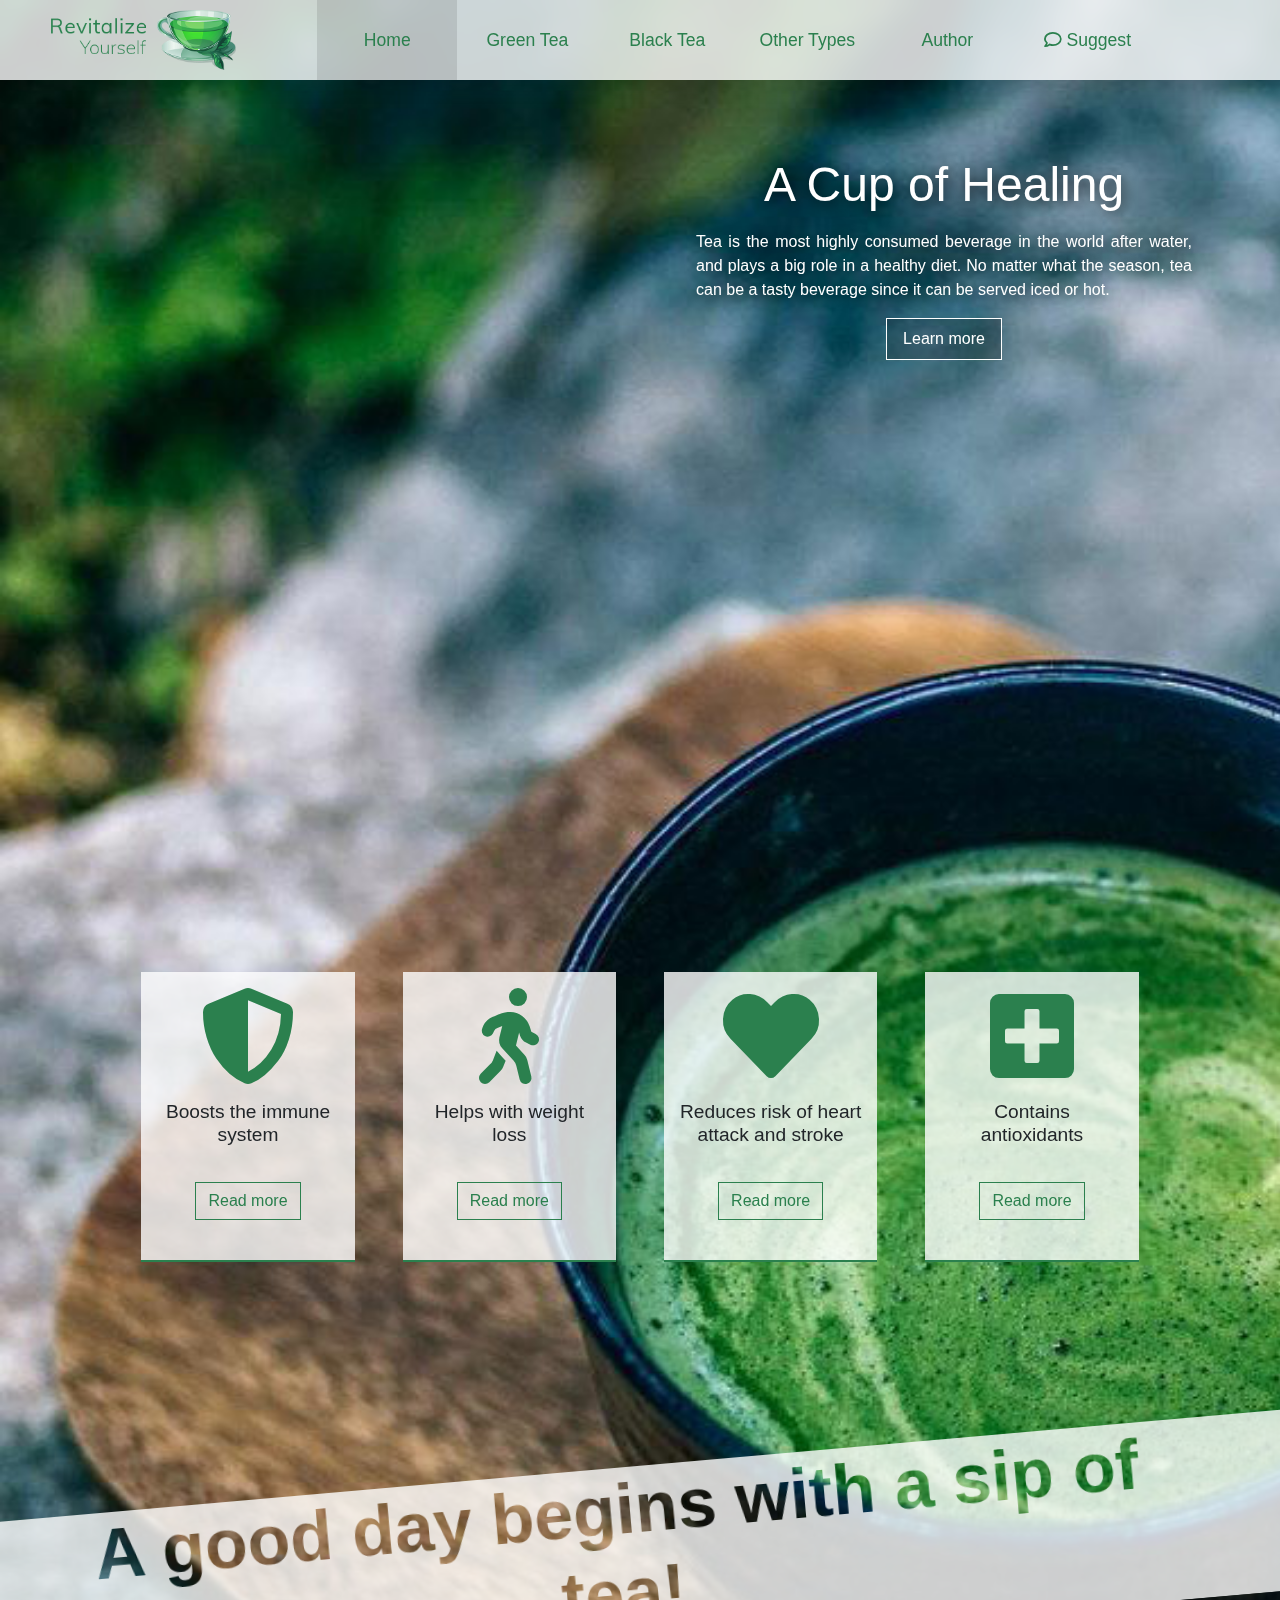
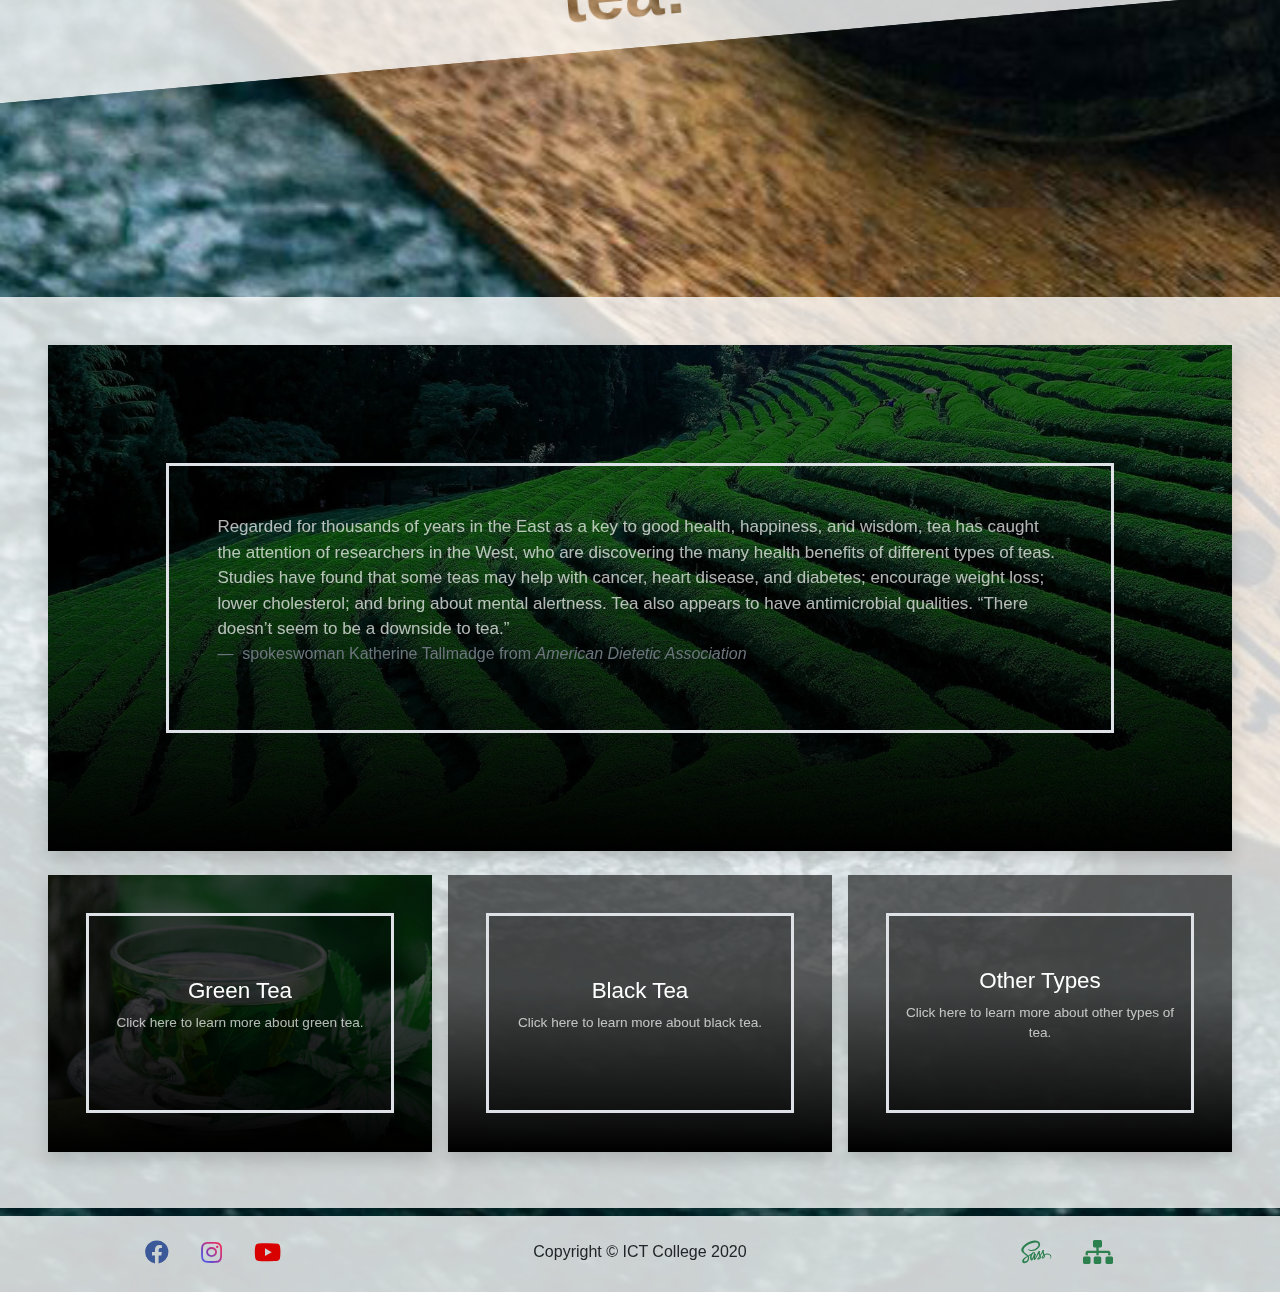
==== commit a1cceeef: "1" ====
--- a/index.html
+++ b/index.html
@@ -14,275 +14,279 @@
     <link rel="stylesheet" type="text/css" href="css/style.css"/>
 </head>
 <body>
-    <header id="header" class="container-fluid fixed-top bg-glass p-0 shadow">
-      <nav class="navbar navbar-expand-lg h-100 w-100 row justify-content-between justify-content-xl-around p-0">
-          <a href="index.html" id="logo" class="navbar-brand h-80p p-0 col-2 m-0 ml-md-5 ml-4">
-              <img src="img/logoMd.png" alt="logo" class="d-none d-sm-inline h-75 my-10p"/>
-              <img src="img/logoXs.png" alt="logo" class="d-sm-none h-75 my-10p"/>
-          </a>
-          <button class="navbar-toggler p-0 col-2 col-sm-1 d-lg-none m-0 mr-3" type="button" data-toggle="collapse" data-target="#meni" aria-label="Toggle navigation">
-            <span class="fas fa-bars"></span>
-          </button>
-          <div id="meni" class="collapse navbar-collapse p-0 ml-lg-5 col-12 col-lg-9">
-            <ul class="navbar-nav">
-                <li class="nav-item activeLink">
-                  <a class="nav-link" href="index.html">Home</a>
-                </li>
-                <li class="nav-item">
-                  <a class="nav-link" href="green.html">Green tea</a>
-                </li>
-                <li class="nav-item">
-                  <a class="nav-link" href="black.html">Black tea</a>
-                </li>
-                <li class="nav-item">
-                  <a class="nav-link" href="other.html">Other types</a>
-                </li>
-                <li class="nav-item">
-                    <a class="nav-link" href="author.html">Author</a>
-                </li>
-                <li class="nav-item">
-                  <a class="nav-link" href="#" data-toggle="modal" data-target="#suggest">
-                    <span class="far fa-comment"></span> Suggest
-                  </a>
-              </li>
-              </ul>
-          </div>
-      </nav>
-    </header>
-    <!-- MODAL - SUGGEST -->
-    <div class="modal fade" tabindex="-1" role="dialog" id="suggest">
-      <div class="modal-dialog" role="document">
-        <div class="modal-content bg-glass rounded-0">
-          <div class="modal-header border-0">
-            <h5 class="modal-title font-weight-normal">Make a suggestion</h5>
-            <button type="button" class="close" data-dismiss="modal" aria-label="Close">
-              <span aria-hidden="true">&times;</span>
-            </button>
-          </div>
-          <div class="modal-body">
-            <form name="forma" id="forma" action="#" method="GET">
-              <input type="text" class="form-control my-2 rounded-0" name="tbName" id="tbName" placeholder="Your name*" value="" required="required"/>
-              <input type="email" class="form-control my-2 rounded-0" name="tbEmail" id="tbEmail" placeholder="Your e-mail address" value="" />
-              <textarea name="poruka" class="form-control mt-2 rounded-0" id="poruka" placeholder="Please enter your message here*" required="required"></textarea>
-              <small class="form-text text-muted mb-3">All suggestions and critics are welcome!</small>
-              <div id="btnwrapper">
-                  <button type="submit" class="btn btn-success rounded-0" name="btnSubmit" id="btnSubmit">Send</button>
-                  <button type="reset" class="btn btn-outline-success rounded-0" name="btnReset" id="btnReset">Reset</button>
+  <!-- HEADER + NAV -->
+  <header id="header" class="container-fluid fixed-top bg-glass p-0 z-3 shadow">
+    <nav class="navbar navbar-expand-lg h-100 w-100 row justify-content-between justify-content-xl-around p-0">
+        <a href="index.html" id="logo" class="navbar-brand h-80p p-0 col-2 m-0 ml-md-5 ml-4">
+            <img src="img/logoMd.png" alt="logo md" class="d-none d-sm-inline h-75 my-10p"/>
+            <img src="img/logoXs.png" alt="logo xs" class="d-sm-none h-75 my-10p"/>
+        </a>
+        <button class="navbar-toggler p-0 col-2 col-sm-1 d-lg-none m-0 mr-3" type="button" data-toggle="collapse" data-target="#meni" aria-label="Toggle navigation">
+          <span class="fas fa-bars"></span>
+        </button>
+        <div id="meni" class="collapse navbar-collapse p-0 ml-lg-5 col-12 col-lg-9">
+          <ul class="navbar-nav">
+            <li class="nav-item d-flex justify-content-center align-items-center activeLink">
+              <a class="nav-link" href="index.html">Home</a>
+            </li>
+            <li class="nav-item d-flex justify-content-center align-items-center">
+              <a class="nav-link" href="green.html">Green Tea</a>
+            </li>
+            <li class="nav-item d-flex justify-content-center align-items-center">
+              <a class="nav-link" href="black.html">Black Tea</a>
+            </li>
+            <li class="nav-item d-flex justify-content-center align-items-center">
+              <a class="nav-link" href="other.html">Other Types</a>
+            </li>
+            <li class="nav-item d-flex justify-content-center align-items-center">
+                <a class="nav-link" href="author.html">Author</a>
+            </li>
+            <li class="nav-item d-flex justify-content-center align-items-center">
+              <a class="nav-link" href="#" data-toggle="modal" data-target="#suggest">
+                <span class="far fa-comment"></span> Suggest
+              </a>
+            </li>
+          </ul>
+        </div>
+    </nav>
+  </header>
+  <!-- MODAL - SUGGEST -->
+  <div class="modal fade" tabindex="-1" role="dialog" id="suggest">
+    <div class="modal-dialog" role="document">
+      <div class="modal-content bg-glass rounded-0">
+        <div class="modal-header border-0">
+          <h5 class="modal-title font-weight-normal">Make a suggestion</h5>
+          <button type="button" class="close" data-dismiss="modal">
+            <span>&times;</span>
+          </button>
+        </div>
+        <div class="modal-body">
+          <form name="forma" id="forma" action="#" method="GET">
+            <input type="text" class="form-control my-2 rounded-0" name="tbName" id="tbName" placeholder="Your name*" value="" required="required"/>
+            <input type="email" class="form-control my-2 rounded-0" name="tbEmail" id="tbEmail" placeholder="Your e-mail address" value="" />
+            <textarea name="poruka" class="form-control mt-2 rounded-0" id="poruka" placeholder="Please enter your message here*" required="required"></textarea>
+            <small class="form-text text-muted mb-3">All suggestions and critics are welcome!</small>
+            <button type="submit" class="btn btn-success rounded-0" name="btnSubmit" id="btnSubmit">Send</button>
+            <button type="reset" class="btn btn-outline-success rounded-0" name="btnReset" id="btnReset">Reset</button>
+          </form>
+        </div>
+        <div class="modal-footer border-0">
+          <button type="button" class="btn btn-outline-success rounded-0" data-dismiss="modal">Close</button>
+        </div>
+      </div>
+    </div>
+  </div>
+  <!-- MODAL - IMMUNE SYSTEM -->
+  <div class="modal fade" tabindex="-1" role="dialog" id="immuneSystem">
+    <div class="modal-dialog modal-dialog-centered" role="document">
+      <div class="modal-content rounded-0">
+        <div class="modal-header border-0">
+          <h5 class="modal-title font-weight-normal">Tea may boost the immune system</h5>
+          <button type="button" class="close" data-dismiss="modal" aria-label="Close">
+            <span aria-hidden="true">&times;</span>
+          </button>
+        </div>
+        <div class="modal-body">
+          <p class="text-muted">Tea can tune up immune cells so they reach their targets quicker. Holy basil or tulsi tea has been used for centuries to help keep the immune system strong thanks to its antibacterial, anti-fungal and anti-inflammatory properties.</p>
+        </div>
+        <div class="modal-footer border-0">
+          <button type="button" class="btn btn-success rounded-0" data-dismiss="modal">Got it</button>
+        </div>
+      </div>
+    </div>
+  </div>
+  <!-- MODAL - WEIGHT LOSS -->
+  <div class="modal fade" tabindex="-1" role="dialog" id="weightLoss">
+    <div class="modal-dialog modal-dialog-centered" role="document">
+      <div class="modal-content rounded-0">
+        <div class="modal-header border-0">
+          <h5 class="modal-title font-weight-normal">Tea can help you lose weight</h5>
+          <button type="button" class="close" data-dismiss="modal" aria-label="Close">
+            <span aria-hidden="true">&times;</span>
+          </button>
+        </div>
+        <div class="modal-body">
+          <p class="text-muted">
+            Drinking tea (be it green, black, or oolong) - can give you an extra edge when you're trying to lose a few pounds. Research shows the benefit from green tea comes not just from the catechins, but also the caffeine - the two work together to produce weight-loss effects. From an overall health standpoint - green tea is thought to be the best for warding off some chronic conditions.
+          </p>
+        </div>
+        <div class="modal-footer border-0">
+          <button type="button" class="btn btn-success rounded-0" data-dismiss="modal">Got it</button>
+        </div>
+      </div>
+    </div>
+  </div>
+  <!-- MODAL - HEART RISK -->
+  <div class="modal fade" tabindex="-1" role="dialog" id="heartRisk">
+    <div class="modal-dialog modal-dialog-centered" role="document">
+      <div class="modal-content rounded-0">
+        <div class="modal-header border-0">
+          <h5 class="modal-title font-weight-normal">Tea reduces risk of heart attack and stroke</h5>
+          <button type="button" class="close" data-dismiss="modal" aria-label="Close">
+            <span aria-hidden="true">&times;</span>
+          </button>
+        </div>
+        <div class="modal-body">
+          <p class="text-muted">A study published in 2016 found a 35% reduced risk of stroke among those who drank one to three cups of green tea a day. Those who drank four or more cups of green tea daily had a 32% reduction in the risk of having a heart attack and lower levels of LDL cholesterol. Four cups of green tea may keep you running to the bathroom, but you can get the same benefit from drinking one cup of matcha tea, which is made from ground green tea leaves and is said to be the nutritional equivalent of 10 cups of regular green tea.
+          </p>
+        </div>
+        <div class="modal-footer border-0">
+          <button type="button" class="btn btn-success rounded-0" data-dismiss="modal">Got it</button>
+        </div>
+      </div>
+    </div>
+  </div>
+  <!-- MODAL - CONTAINS ANTIOXIDANTS -->
+  <div class="modal fade" tabindex="-1" role="dialog" id="antioxidants">
+    <div class="modal-dialog modal-dialog-centered" role="document">
+      <div class="modal-content rounded-0">
+        <div class="modal-header border-0">
+          <h5 class="modal-title font-weight-normal">Tea contains antioxidants</h5>
+          <button type="button" class="close" data-dismiss="modal" aria-label="Close">
+            <span aria-hidden="true">&times;</span>
+          </button>
+        </div>
+        <div class="modal-body">
+          <p class="text-muted">
+            Antioxidants work to prevent the body’s version of rust and thus help to keep us young and protect us from damage from pollution. Load up on antioxidants with a white tea, which is less processed than black or green tea so it retains more beneficial antioxidants.
+          </p>
+        </div>
+        <div class="modal-footer border-0">
+          <button type="button" class="btn btn-success rounded-0" data-dismiss="modal">Got it</button>
+        </div>
+      </div>
+    </div>
+  </div>
+  <!-- MAIN CONTENT -->
+  <!-- NASLOV + TEKST -->
+  <div id="home" class="position-relative page-bg-image pt-5 d-flex flex-column justify-content-start align-items-end overflow-hidden">
+    <div id="nwrapper" class="container-fluid p-0 d-flex justify-content-end align-items-start animate">
+      <div id="naslov" class="d-flex flex-column align-items-center justify-content-start text-white">
+        <h1 class="m-2 text-shadow text-center">A Cup of Healing</h1>
+        <p class="m-2 text-justify text-shadow">Tea is the most highly consumed beverage in the world after water, and plays a big role in a healthy diet. No matter what the season, tea can be a tasty beverage since it can be served iced or hot.
+        </p>
+        <a href="#advantages" class="button py-2 px-3 m-2">Learn more</a>
+      </div>
+    </div>
+    <!-- ADVANTAGES -->
+    <div id="advantages" class="row w-100 justify-content-center animate">
+      <article class="card col-7 col-md-4 col-xl-2 m-4 bg-wt text-center rounded-0 border-line border-left-0 border-right-0 border-top-0">
+        <span class="mt-3 fas fa-shield-alt"></span>
+        <div class="card-body p-md-0 py-md-3 mb-4">
+          <h2 class="card-title font-weight-normal">Boosts the immune system</h2>
+          <a href="#" data-toggle="modal" data-target="#immuneSystem" class="btn btn-outline-success rounded-0">Read more</a>
+        </div>
+      </article>
+      <article class="card col-7 col-md-4 col-xl-2 m-4 bg-wt text-center rounded-0 border-line border-left-0 border-right-0 border-top-0">
+        <span class="mt-3 fas fa-walking"></span>
+        <div class="card-body p-md-0 py-md-3 mb-4">
+          <h2 class="card-title font-weight-normal">Helps with weight loss</h2>
+          <a href="#" data-toggle="modal" data-target="#weightLoss" class="btn btn-outline-success rounded-0">Read more</a>
+        </div>
+      </article>
+      <article class="card col-7 col-md-4 col-xl-2 m-4 bg-wt text-center rounded-0 border-line border-left-0 border-right-0 border-top-0">
+        <span class="mt-3 fas fa-heart"></span>
+        <div class="card-body p-md-0 py-md-3 mb-4">
+          <h2 class="card-title font-weight-normal">Reduces risk of heart attack and stroke</h2>
+          <a href="#" data-toggle="modal" data-target="#heartRisk" class="btn btn-outline-success rounded-0">Read more</a>
+        </div>
+      </article>
+      <article class="card col-7 col-md-4 col-xl-2 m-4 bg-wt text-center rounded-0 border-line border-left-0 border-right-0 border-top-0">
+        <span class="mt-3 fas fa-plus-square"></span>
+        <div class="card-body p-md-0 py-md-3 mb-4">
+          <h2 class="card-title font-weight-normal">Contains antioxidants</h2>
+          <a href="#" data-toggle="modal" data-target="#antioxidants" class="btn btn-outline-success rounded-0">Read more</a>
+        </div>
+      </article>
+    </div>
+    <!-- SADRZAJ -->
+    <div id="home-content-wrapper" class="w-100">
+      <!-- TRAKA -->
+      <h3 class="position-relative text-center bg-wt">A good day begins with a sip of tea!</h3>
+      <div id="home-content" class="position-relative bg-wt">
+        <!-- IMG BORDER-->
+        <div class="position-absolute img-border w-100">
+        </div>
+        <div class="row py-5 justify-content-center">
+          <!-- IMG + TEKST-->
+          <div id="home-content-text" class="col-11 p-0 mb-3 d-flex align-items-center justify-content-center shadow">
+            <div class="position-absolute overlay z-1 w-100 h-100"></div>
+            <div class="hca-content z-2 border text-white p-4 p-sm-5">
+              <blockquote class="blockquote">
+                <p class="mb-0">Regarded for thousands of years in the East as a key to good health, happiness, and wisdom, tea has caught the attention of researchers in the West, who are discovering the many health benefits of different types of teas. Studies have found that some teas may help with cancer, heart disease, and diabetes; encourage weight loss; lower cholesterol; and bring about mental alertness. Tea also appears to have antimicrobial qualities. “There doesn’t seem to be a downside to tea.”</p>
+                <footer class="blockquote-footer"> spokeswoman Katherine Tallmadge from <cite title="Organization">American Dietetic Association</cite></footer>
+              </blockquote>
+            </div>
+          </div>
+          <!-- IMG LINKOVI -->
+          <div id="gt-img" class="col-11 col-md-3h p-0 m-3 m-md-2 d-flex align-items-center justify-content-center shadow">
+            <div class="position-absolute overlay z-1 w-100 h-100"></div>
+            <a href="green.html" class="z-2">
+              <div class="hca-content button z-2 border text-white text-center p-3 d-flex flex-column align-items-center justify-content-center">
+                  <h2>Green Tea</h2>
+                  <p>Click here to learn more about green tea.</p>
               </div>
-          </form>
-          </div>
-          <div class="modal-footer border-0">
-            <button type="button" class="btn btn-outline-success rounded-0" data-dismiss="modal">Close</button>
-          </div>
-        </div>
-      </div>
-    </div>
-    <!-- MODAL - IMMUNE SYSTEM -->
-    <div class="modal fade" tabindex="-1" role="dialog" id="immuneSystem">
-      <div class="modal-dialog modal-dialog-centered" role="document">
-        <div class="modal-content rounded-0">
-          <div class="modal-header border-0">
-            <h5 class="modal-title font-weight-normal">Tea may boost the immune system</h5>
-            <button type="button" class="close" data-dismiss="modal" aria-label="Close">
-              <span aria-hidden="true">&times;</span>
-            </button>
-          </div>
-          <div class="modal-body">
-            <p class="text-muted">Tea can tune up immune cells so they reach their targets quicker. Holy basil or tulsi tea has been used for centuries to help keep the immune system strong thanks to its antibacterial, anti-fungal and anti-inflammatory properties.</p>
-          </div>
-          <div class="modal-footer border-0">
-            <button type="button" class="btn btn-success rounded-0" data-dismiss="modal">Got it</button>
-          </div>
-        </div>
-      </div>
-    </div>
-    <!-- MODAL - WEIGHT LOSS -->
-    <div class="modal fade" tabindex="-1" role="dialog" id="weightLoss">
-      <div class="modal-dialog modal-dialog-centered" role="document">
-        <div class="modal-content rounded-0">
-          <div class="modal-header border-0">
-            <h5 class="modal-title font-weight-normal">Tea can help you lose weight</h5>
-            <button type="button" class="close" data-dismiss="modal" aria-label="Close">
-              <span aria-hidden="true">&times;</span>
-            </button>
-          </div>
-          <div class="modal-body">
-            <p class="text-muted">
-              Drinking tea (be it green, black, or oolong) - can give you an extra edge when you're trying to lose a few pounds. Research shows the benefit from green tea comes not just from the catechins, but also the caffeine - the two work together to produce weight-loss effects. From an overall health standpoint - green tea is thought to be the best for warding off some chronic conditions.
-            </p>
-          </div>
-          <div class="modal-footer border-0">
-            <button type="button" class="btn btn-success rounded-0" data-dismiss="modal">Got it</button>
-          </div>
-        </div>
-      </div>
-    </div>
-    <!-- MODAL - HEART RISK -->
-    <div class="modal fade" tabindex="-1" role="dialog" id="heartRisk">
-      <div class="modal-dialog modal-dialog-centered" role="document">
-        <div class="modal-content rounded-0">
-          <div class="modal-header border-0">
-            <h5 class="modal-title font-weight-normal">Tea reduces risk of heart attack and stroke</h5>
-            <button type="button" class="close" data-dismiss="modal" aria-label="Close">
-              <span aria-hidden="true">&times;</span>
-            </button>
-          </div>
-          <div class="modal-body">
-            <p class="text-muted">A study published in 2016 found a 35% reduced risk of stroke among those who drank one to three cups of green tea a day. Those who drank four or more cups of green tea daily had a 32% reduction in the risk of having a heart attack and lower levels of LDL cholesterol. Four cups of green tea may keep you running to the bathroom, but you can get the same benefit from drinking one cup of matcha tea, which is made from ground green tea leaves and is said to be the nutritional equivalent of 10 cups of regular green tea.
-            </p>
-          </div>
-          <div class="modal-footer border-0">
-            <button type="button" class="btn btn-success rounded-0" data-dismiss="modal">Got it</button>
-          </div>
-        </div>
-      </div>
-    </div>
-    <!-- MODAL - CONTAINS ANTIOXIDANTS -->
-    <div class="modal fade" tabindex="-1" role="dialog" id="antioxidants">
-      <div class="modal-dialog modal-dialog-centered" role="document">
-        <div class="modal-content rounded-0">
-          <div class="modal-header border-0">
-            <h5 class="modal-title font-weight-normal">Tea contains antioxidants</h5>
-            <button type="button" class="close" data-dismiss="modal" aria-label="Close">
-              <span aria-hidden="true">&times;</span>
-            </button>
-          </div>
-          <div class="modal-body">
-            <p class="text-muted">
-              Antioxidants work to prevent the body’s version of rust and thus help to keep us young and protect us from damage from pollution. Load up on antioxidants with a white tea, which is less processed than black or green tea so it retains more beneficial antioxidants.
-            </p>
-          </div>
-          <div class="modal-footer border-0">
-            <button type="button" class="btn btn-success rounded-0" data-dismiss="modal">Got it</button>
-          </div>
-        </div>
-      </div>
-    </div>
-    <!-- MAIN CONTENT -->
-    <!-- NASLOV + TEKST -->
-    <!-- <main clas="container-fluid"> -->
-        <section id="home" class="position-relative page-bg-image pt-5 d-flex flex-column justify-content-start align-items-end overflow-hidden">
-          <div id="nwrapper" class="container-fluid p-0 d-flex justify-content-end align-items-start">
-            <div id="hNaslov" class="d-flex flex-column align-items-center justify-content-start text-white">
-              <h1 class="m-2 text-shadow text-center">A Cup of Healing</h1>
-              <p class="m-2 text-justify text-shadow">Tea is the most highly consumed beverage in the world after water, and plays a big role in a healthy diet. No matter what the season, tea can be a tasty beverage since it can be served iced or hot.
-              </p>
-              <a href="#advantages" class="button py-2 px-3 m-2">Learn more</a>
-            </div>
-          </div>
-          <!-- ADVANTAGES -->
-          <div id="advantages" class="row w-100 justify-content-center">
-            <article class="card col-7 col-md-4 col-xl-2 m-4 bg-wt text-center rounded-0 border-line border-left-0 border-right-0 border-top-0">
-              <span class="mt-3 fas fa-shield-alt"></span>
-              <div class="card-body p-md-0 py-md-3 mb-4">
-                <h2 class="card-title font-weight-normal">Boosts the immune system</h2>
-                <a href="#" data-toggle="modal" data-target="#immuneSystem" class="btn btn-outline-success rounded-0">Read more</a>
+            </a>
+          </div>
+          <div id="bt-img" class="col-11 col-md-3h p-0 m-3 m-md-2 d-flex align-items-center justify-content-center shadow">
+            <div class="position-absolute overlay z-1 w-100 h-100"></div>
+            <a href="black.html" class="z-2">
+              <div class="hca-content button z-2 border text-white text-center p-3 d-flex flex-column align-items-center justify-content-center">
+                  <h2>Black Tea</h2>
+                  <p>Click here to learn more about black tea. </p>
               </div>
-            </article>
-            <article class="card col-7 col-md-4 col-xl-2 m-4 bg-wt text-center rounded-0 border-line border-left-0 border-right-0 border-top-0">
-              <span class="mt-3 fas fa-walking"></span>
-              <div class="card-body p-md-0 py-md-3 mb-4">
-                <h2 class="card-title font-weight-normal">Helps with weight loss</h2>
-                <a href="#" data-toggle="modal" data-target="#weightLoss" class="btn btn-outline-success rounded-0">Read more</a>
+            </a>
+          </div>
+          <div id="ot-img" class="col-11 col-md-3h p-0 m-3 m-md-2 d-flex align-items-center justify-content-center shadow">
+            <div class="position-absolute overlay z-1 w-100 h-100"></div>
+            <a href="other.html" class="z-2">
+              <div class="hca-content button z-2 h-100 border text-white text-center p-3 d-flex flex-column align-items-center justify-content-center">
+                <h2>Other Types</h2>
+                <p>Click here to learn more about other types of tea. </p>
               </div>
-            </article>
-            <article class="card col-7 col-md-4 col-xl-2 m-4 bg-wt text-center rounded-0 border-line border-left-0 border-right-0 border-top-0">
-              <span class="mt-3 fas fa-heart"></span>
-              <div class="card-body p-md-0 py-md-3 mb-4">
-                <h2 class="card-title font-weight-normal">Reduces risk of heart attack and stroke</h2>
-                <a href="#" data-toggle="modal" data-target="#heartRisk" class="btn btn-outline-success rounded-0">Read more</a>
-              </div>
-            </article>
-            <article class="card col-7 col-md-4 col-xl-2 m-4 bg-wt text-center rounded-0 border-line border-left-0 border-right-0 border-top-0">
-              <span class="mt-3 fas fa-plus-square"></span>
-              <div class="card-body p-md-0 py-md-3 mb-4">
-                <h2 class="card-title font-weight-normal">Contains antioxidants</h2>
-                <a href="#" data-toggle="modal" data-target="#antioxidants" class="btn btn-outline-success rounded-0">Read more</a>
-              </div>
-            </article>
-          </div>
-          <div id="home-content-wrapper" class="w-100">
-            <h3 class="position-relative text-center bg-wt">A good day begins with a sip of tea!</h3>
-            <div id="home-content" class="position-relative bg-wt">
-              <div class="position-absolute img-border w-100">
-              </div>
-              <div class="row py-5 justify-content-center">
-                <div id="home-content-text" class="col-11 p-0 mb-3 d-flex align-items-center justify-content-center shadow">
-                  <div class="position-absolute overlay w-100 h-100"></div>
-                  <div class="hca-content border text-white p-5">
-                    <p>
-                      Regarded for thousands of years in the East as a key to good health, happiness, and wisdom, tea has caught the attention of researchers in the West, who are discovering the many health benefits of different types of teas. Studies have found that some teas may help with cancer, heart disease, and diabetes; encourage weight loss; lower cholesterol; and bring about mental alertness. Tea also appears to have antimicrobial qualities. “There doesn’t seem to be a downside to tea,” says American Dietetic Association spokeswoman Katherine Tallmadge.
-                    </p>
-                  </div>
-                </div>
-                <div id="gt-img" class="col-11 col-md-3h p-0 m-3 d-flex align-items-center justify-content-center shadow">
-                  <div class="position-absolute overlay w-100 h-100"></div>
-                  <a href="green.html">
-                    <div class="hca-content border text-white text-center p-3 d-flex flex-column align-items-center justify-content-center">
-                        <h2>Green tea</h2>
-                        <p>Click here to learn more about green tea.</p>
-                    </div>
-                  </a>
-                </div>
-                <div id="bt-img" class="col-11 col-md-3h p-0 m-3 d-flex align-items-center justify-content-center shadow">
-                  <div class="position-absolute overlay w-100 h-100"></div>
-                  <a href="black.html">
-                    <div class="hca-content border text-white text-center p-3 d-flex flex-column align-items-center justify-content-center">
-                        <h2>Black tea</h2>
-                        <p>Click here to learn more about black tea. </p>
-                    </div>
-                  </a>
-                </div>
-                  <div id="ot-img" class="col-11 col-md-3h p-0 m-3 d-flex align-items-center justify-content-center shadow">
-                    <div class="position-absolute overlay w-100 h-100"></div>
-                    <a href="other.html">
-                      <div class="hca-content h-100 border text-white text-center p-3 d-flex flex-column align-items-center justify-content-center">
-                        <h2>Other types</h2>
-                        <p>Click here to learn more about other types of tea. </p>
-                      </div>
-                    </a>
-                  </div>
-              </div>  
-            </div>
-          </div>
-         <footer class="row bg-wt w-100 mt-2 py-4">
-           <ul id="social" class="col-12 col-md-4 m-2 m-md-0 d-flex justify-content-center">
-            <li class="mx-3">
-              <a href="https://www.facebook.com/" target="_blank" title="Facebook">
-                <span class="fab fa-facebook"></span>
-              </a>
-            </li>
-            <li class="mx-3">
-              <a href="https://www.instagram.com/" target="_blank" title="Instagram">
-                <span class="fab fa-instagram"></span>
-              </a>
-            </li>
-            <li class="mx-3">
-              <a href="https://www.youtube.com/" target="_blank" title="Youtube">
-                <span class="fab fa-youtube"></span>
-              </a>
-            </li>
-           </ul>
-           <p class="col-12 col-md-4 m-2 m-md-0 text-center">
-            Copyright &copy; ICT College 2020
-          </p>
-           <ul id="links" class="col-12 col-md-4 m-2 m-md-0 d-flex justify-content-center">
-            <li class="mx-3">
-              <a href="css/style.scss" target="_blank" title="SCSS file">
-                <span class="fab fa-sass"></span>
-              </a>
-              <li class="mx-3">
-                <a href="sitemap.xml" target="_blank" title="Sitemap">
-                  <span class="fas fa-sitemap"></span>
-                </a>
-              </li>
-            </li>
-           </ul>
-         </footer>
-      </section>
-    <!-- </main> -->
-<script src="https://code.jquery.com/jquery-3.4.1.slim.min.js" integrity="sha384-J6qa4849blE2+poT4WnyKhv5vZF5SrPo0iEjwBvKU7imGFAV0wwj1yYfoRSJoZ+n" crossorigin="anonymous"></script>
-<script src="https://cdn.jsdelivr.net/npm/popper.js@1.16.0/dist/umd/popper.min.js" integrity="sha384-Q6E9RHvbIyZFJoft+2mJbHaEWldlvI9IOYy5n3zV9zzTtmI3UksdQRVvoxMfooAo" crossorigin="anonymous"></script>
-<script src="https://stackpath.bootstrapcdn.com/bootstrap/4.4.1/js/bootstrap.min.js" integrity="sha384-wfSDF2E50Y2D1uUdj0O3uMBJnjuUD4Ih7YwaYd1iqfktj0Uod8GCExl3Og8ifwB6" crossorigin="anonymous"></script>
+            </a>
+          </div>
+        </div>  
+      </div>
+    </div>
+    <!-- FOOTER -->
+    <footer class="row bg-wt w-100 mt-2 py-4">
+      <ul id="social" class="col-12 col-md-4 my-2 m-md-0 d-flex justify-content-center">
+        <li class="mx-3">
+          <a href="https://www.facebook.com/" target="_blank" title="Facebook">
+            <span class="fab fa-facebook"></span>
+          </a>
+        </li>
+        <li class="mx-3">
+          <a href="https://www.instagram.com/" target="_blank" title="Instagram">
+            <span class="fab fa-instagram"></span>
+          </a>
+        </li>
+        <li class="mx-3">
+          <a href="https://www.youtube.com/" target="_blank" title="Youtube">
+            <span class="fab fa-youtube"></span>
+          </a>
+        </li>
+      </ul>
+      <p class="col-12 col-md-4 my-2 m-md-0 text-center">
+      Copyright &copy; ICT College 2020
+      </p>
+      <ul id="links" class="col-12 col-md-4 my-2 m-md-0 d-flex justify-content-center">
+        <li class="mx-3">
+          <a href="css/style.scss" target="_blank" title="SCSS file">
+            <span class="fab fa-sass"></span>
+          </a>
+        </li>
+        <li class="mx-3">
+          <a href="sitemap.xml" target="_blank" title="Sitemap">
+            <span class="fas fa-sitemap"></span>
+          </a>
+        </li>
+      </ul>
+    </footer>
+  </div>
+  <script src="https://code.jquery.com/jquery-3.4.1.slim.min.js" integrity="sha384-J6qa4849blE2+poT4WnyKhv5vZF5SrPo0iEjwBvKU7imGFAV0wwj1yYfoRSJoZ+n" crossorigin="anonymous"></script>
+  <script src="https://cdn.jsdelivr.net/npm/popper.js@1.16.0/dist/umd/popper.min.js" integrity="sha384-Q6E9RHvbIyZFJoft+2mJbHaEWldlvI9IOYy5n3zV9zzTtmI3UksdQRVvoxMfooAo" crossorigin="anonymous"></script>
+  <script src="https://stackpath.bootstrapcdn.com/bootstrap/4.4.1/js/bootstrap.min.js" integrity="sha384-wfSDF2E50Y2D1uUdj0O3uMBJnjuUD4Ih7YwaYd1iqfktj0Uod8GCExl3Og8ifwB6" crossorigin="anonymous"></script>
 </body>
 </html>--- a/css/style.css
+++ b/css/style.css
@@ -41,11 +41,42 @@
   color: #42965F;
 }
 
+ul {
+  list-style-type: none;
+}
+
 .row {
   margin: 0px;
 }
 
-.button, #home-content .col-md-3h .hca-content {
+.form-control:focus {
+  border-color: #2B804E;
+}
+
+.navbar-toggler span {
+  font-size: 2.2em;
+  color: #2B804E;
+}
+
+.btn-success {
+  background-color: #2B804E;
+}
+
+.btn-success:hover {
+  background-color: #42965F;
+}
+
+.btn-outline-success {
+  border-color: #2B804E;
+  color: #2B804E;
+}
+
+.btn-outline-success:hover {
+  border-color: transparent;
+  background-color: #2B804E;
+}
+
+.button {
   display: block;
   color: #fff;
   border: 1px solid #fff;
@@ -54,23 +85,30 @@
   transition: background .3s;
 }
 
-.button:hover, #home-content .col-md-3h .hca-content:hover {
+.button:hover {
   background: rgba(255, 255, 255, 0.8);
   border-color: transparent;
   color: #2B804E;
 }
 
-.form-control:focus {
-  border-color: #2B804E;
-}
-
-.navbar-toggler span {
-  font-size: 2.2em;
-  color: #2B804E;
-}
-
-ul {
-  list-style-type: none;
+.z--1 {
+  z-index: -1;
+}
+
+.z-0 {
+  z-index: 0;
+}
+
+.z-1 {
+  z-index: 1;
+}
+
+.z-2 {
+  z-index: 2;
+}
+
+.z-3 {
+  z-index: 3;
 }
 
 .my-10p {
@@ -81,8 +119,16 @@
   height: 80px;
 }
 
+.h-100vh {
+  height: 100vh;
+}
+
+.w-100vw {
+  width: 100vw;
+}
+
 .text-shadow {
-  text-shadow: 2px 2px 10px rgba(0, 0, 0, 0.6);
+  text-shadow: 2px 2px 14px rgba(0, 0, 0, 0.8);
 }
 
 .bg-glass {
@@ -95,6 +141,10 @@
   background: rgba(255, 255, 255, 0.8);
 }
 
+.bg-wt2 {
+  background: rgba(255, 255, 255, 0.1);
+}
+
 .border-line {
   border: 2px solid #2B804E;
 }
@@ -105,160 +155,24 @@
   background-attachment: fixed;
 }
 
-.overlay {
+.overlay, .overlay-light {
   bottom: 0px;
   background: -webkit-gradient(linear, left top, left bottom, color-stop(40%, rgba(0, 0, 0, 0.6)), to(black));
   background: linear-gradient(to bottom, rgba(0, 0, 0, 0.6) 40%, black 100%);
-  z-index: 1;
-}
-
-.card h2 {
-  font-size: 1.2em;
-}
-
-.card span {
-  font-size: 6em;
-  color: #2B804E;
-}
-
-.btn-success {
-  background-color: #2B804E;
-}
-
-.btn-success:hover {
-  background-color: #42965F;
-}
-
-.btn-outline-success {
-  border-color: #2B804E;
-  color: #2B804E;
-}
-
-.btn-outline-success:hover {
-  border-color: transparent;
-  background-color: #2B804E;
-}
-
-#poruka {
-  height: 150px;
-  resize: none;
-}
-
-#home {
-  background-image: url("../img/bgHome.jpg");
-}
-
-#header {
-  z-index: 10;
-}
-
-#header a {
-  font-size: 1.1em;
-}
-
-@media (min-width: 992px) {
-  #header #meni {
-    height: 80px;
-  }
-}
-
-#header #meni ul {
-  height: inherit;
-}
-
-#header #meni ul li {
-  display: -webkit-box;
-  display: -ms-flexbox;
-  display: flex;
-  -webkit-box-orient: horizontal;
-  -webkit-box-direction: normal;
-      -ms-flex-direction: row;
-          flex-direction: row;
-  -webkit-box-pack: center;
-      -ms-flex-pack: center;
-          justify-content: center;
-  -webkit-box-align: center;
-      -ms-flex-align: center;
-          align-items: center;
-  width: 100%;
-}
-
-@media (min-width: 992px) {
-  #header #meni ul li {
-    height: inherit;
-    width: 120px;
-  }
-}
-
-@media (min-width: 1200px) {
-  #header #meni ul li {
-    width: 140px;
-  }
-}
-
-#header #meni ul li.activeLink {
-  background: rgba(0, 0, 0, 0.1);
-}
-
-#nwrapper {
-  height: 80vh;
-}
-
-#hNaslov {
-  margin-top: 100px;
-  background: rgba(0, 0, 0, 0.2);
-  -webkit-backdrop-filter: blur(3px);
-          backdrop-filter: blur(3px);
-  padding: 1% 3%;
-}
-
-@media (min-width: 992px) {
-  #hNaslov {
-    padding: 0px;
-    width: 40%;
-    background: none;
-    -webkit-backdrop-filter: none;
-            backdrop-filter: none;
-    margin: 80px;
-  }
-}
-
-#advantages {
-  padding: 20vh 0;
-}
-
-@media (min-width: 992px) {
-  #advantages {
-    padding: 20vh 150px;
-  }
-}
-
-@media (min-width: 1200px) {
-  #advantages {
-    padding: 20vh 0;
-  }
-}
-
-@media (min-width: 576px) {
-  #advantages .card {
-    max-width: 300px;
-  }
-}
-
-@media (min-width: 992px) {
-  #advantages .card {
-    max-width: 300px;
-  }
-}
-
-@media (min-width: 1200px) {
-  #advantages .card {
-    max-width: 250px;
-  }
-}
-
-#advantages .card-title {
-  min-height: 70px;
+}
+
+.overlay-light {
+  background: rgba(0, 0, 0, 0.3);
+}
+
+.fit-cover {
+  -o-object-fit: cover;
+     object-fit: cover;
+}
+
+.img-bottom-border {
+  border-bottom-width: 2px;
+  border-bottom-style: solid;
 }
 
 .img-border {
@@ -276,17 +190,224 @@
   }
 }
 
-.bg-img-text {
-  min-height: 90px;
+.text-image {
+  color: #2B804E;
   background-position: 50% 50%;
-  background-attachment: fixed;
-  font-size: 70px;
-  font-weight: 700;
-  color: transparent;
   -webkit-background-clip: text;
-}
-
-#home-content-wrapper h3 {
+  -webkit-text-fill-color: transparent;
+}
+
+.watermark {
+  top: 0px;
+}
+
+.watermark span {
+  color: #2B804E;
+  font-size: 240px;
+  opacity: 0.3;
+}
+
+.watermark span#wblack {
+  color: #775a4c;
+}
+
+.watermark span#wother {
+  color: #c5b41a;
+}
+
+.link-dashed {
+  border-bottom: 1px dashed #fff;
+}
+
+.link-dashed:hover {
+  background: rgba(0, 0, 0, 0.3);
+  border: none;
+}
+
+.animate {
+  will-change: transform;
+  -webkit-animation: scale-in .5s ease-out;
+          animation: scale-in .5s ease-out;
+}
+
+@-webkit-keyframes scale-in {
+  0% {
+    -webkit-transform: scale(0.92, 0.92);
+            transform: scale(0.92, 0.92);
+  }
+  100% {
+    -webkit-transform: scale(1, 1);
+            transform: scale(1, 1);
+  }
+}
+
+@keyframes scale-in {
+  0% {
+    -webkit-transform: scale(0.92, 0.92);
+            transform: scale(0.92, 0.92);
+  }
+  100% {
+    -webkit-transform: scale(1, 1);
+            transform: scale(1, 1);
+  }
+}
+
+#poruka {
+  height: 150px;
+  resize: none;
+}
+
+#header a {
+  font-size: 1.1em;
+}
+
+@media (min-width: 992px) {
+  #header #meni {
+    height: 80px;
+  }
+}
+
+#header #meni ul {
+  height: inherit;
+}
+
+#header #meni ul li {
+  width: 100%;
+}
+
+@media (min-width: 992px) {
+  #header #meni ul li {
+    height: inherit;
+    width: 120px;
+  }
+}
+
+@media (min-width: 1200px) {
+  #header #meni ul li {
+    width: 140px;
+  }
+}
+
+#header #meni ul li.activeLink {
+  background: rgba(0, 0, 0, 0.1);
+}
+
+#home {
+  -webkit-filter: blur(0px);
+          filter: blur(0px);
+  background-image: url("../img/bgHome.jpg");
+  will-change: opacity, transform;
+  -webkit-animation: home 0.5s ease-out;
+          animation: home 0.5s ease-out;
+}
+
+@-webkit-keyframes home {
+  0% {
+    -webkit-transform: scale(0.9, 0.9);
+            transform: scale(0.9, 0.9);
+    opacity: 0.4;
+  }
+  100% {
+    -webkit-transform: scale(1, 1);
+            transform: scale(1, 1);
+    opacity: 1;
+  }
+}
+
+@keyframes home {
+  0% {
+    -webkit-transform: scale(0.9, 0.9);
+            transform: scale(0.9, 0.9);
+    opacity: 0.4;
+  }
+  100% {
+    -webkit-transform: scale(1, 1);
+            transform: scale(1, 1);
+    opacity: 1;
+  }
+}
+
+#home #nwrapper {
+  height: 80vh;
+}
+
+#home #nwrapper #naslov {
+  margin-top: 100px;
+  background: rgba(0, 0, 0, 0.3);
+  -webkit-backdrop-filter: blur(3px);
+          backdrop-filter: blur(3px);
+  padding: 1% 3%;
+}
+
+#home #nwrapper #naslov h1 {
+  font-size: 2.2em;
+}
+
+@media (min-width: 576px) {
+  #home #nwrapper #naslov h1 {
+    font-size: 3em;
+  }
+}
+
+@media (min-width: 992px) {
+  #home #nwrapper #naslov {
+    padding: 0px;
+    width: 40%;
+    background: none;
+    -webkit-backdrop-filter: none;
+            backdrop-filter: none;
+    margin: 100px 80px;
+  }
+}
+
+#home #advantages {
+  padding: 20vh 0;
+}
+
+@media (min-width: 992px) {
+  #home #advantages {
+    padding: 20vh 150px;
+  }
+}
+
+@media (min-width: 1200px) {
+  #home #advantages {
+    padding: 20vh 0;
+  }
+}
+
+#home #advantages .card h2 {
+  font-size: 1.2em;
+}
+
+#home #advantages .card span {
+  font-size: 6em;
+  color: #2B804E;
+}
+
+@media (min-width: 576px) {
+  #home #advantages .card {
+    max-width: 300px;
+  }
+}
+
+@media (min-width: 992px) {
+  #home #advantages .card {
+    max-width: 300px;
+  }
+}
+
+@media (min-width: 1200px) {
+  #home #advantages .card {
+    max-width: 250px;
+  }
+}
+
+#home #advantages .card-title {
+  min-height: 70px;
+}
+
+#home #home-content-wrapper h3 {
   top: 0px;
   left: -5%;
   padding: 0 10% 1% 7%;
@@ -300,91 +421,92 @@
 }
 
 @media (min-width: 576px) {
-  #home-content-wrapper h3 {
+  #home #home-content-wrapper h3 {
     font-size: 60px;
   }
 }
 
 @media (min-width: 768px) {
-  #home-content-wrapper h3 {
+  #home #home-content-wrapper h3 {
     font-size: 70px;
   }
 }
 
-#home-content {
+#home #home-content-wrapper #home-content {
   margin-top: 250px;
 }
 
-#home-content #home-content-text {
-  background-image: url("../img/greenTeaField.jpg");
+#home #home-content-wrapper #home-content #home-content-text {
+  background-image: url("../img/green3.jpg");
   background-size: cover;
 }
 
 @media (min-width: 768px) {
-  #home-content #home-content-text {
+  #home #home-content-wrapper #home-content #home-content-text {
     -webkit-box-flex: 0;
-        -ms-flex: 0 0 calc(81% + 64px);
-            flex: 0 0 calc(81% + 64px);
+        -ms-flex: 0 0 calc(90% + 28px);
+            flex: 0 0 calc(90% + 28px);
     max-width: none;
   }
 }
 
-#home-content #home-content-text .hca-content {
+@media (min-width: 992px) {
+  #home #home-content-wrapper #home-content #home-content-text {
+    -webkit-box-flex: 0;
+        -ms-flex: 0 0 calc(90% + 32px);
+            flex: 0 0 calc(90% + 32px);
+  }
+}
+
+#home #home-content-wrapper #home-content #home-content-text .hca-content {
+  min-width: 80%;
+  margin: 10%;
+}
+
+@media (min-width: 768px) {
+  #home #home-content-wrapper #home-content .col-md-3h {
+    -webkit-box-flex: 0;
+        -ms-flex: 0 0 30%;
+            flex: 0 0 30%;
+  }
+}
+
+#home #home-content-wrapper #home-content .col-md-3h .hca-content:hover {
+  border-color: transparent !important;
+  background: rgba(255, 255, 255, 0.2);
+}
+
+#home #home-content-wrapper #home-content a {
   min-width: 80%;
   min-height: 200px;
   margin: 10%;
-  z-index: 2;
-}
-
-#home-content #home-content-text .hca-content p {
-  font-size: 1em;
-}
-
-@media (min-width: 768px) {
-  #home-content .col-md-3h {
-    -webkit-box-flex: 0;
-        -ms-flex: 0 0 27%;
-            flex: 0 0 27%;
-  }
-}
-
-#home-content .col-md-3h .hca-content:hover {
-  border-color: transparent !important;
-  background: rgba(255, 255, 255, 0.2);
-}
-
-#home-content a {
-  z-index: 2;
-  min-width: 80%;
-  min-height: 200px;
-  margin: 10%;
-}
-
-#home-content .hca-content {
+}
+
+#home #home-content-wrapper #home-content .hca-content {
   min-height: 200px;
   border-width: 3px !important;
 }
 
-#home-content .hca-content p {
+#home #home-content-wrapper #home-content .hca-content p {
   font-size: 0.85em;
   color: rgba(255, 255, 255, 0.7);
 }
 
-#home-content .hca-content h2 {
+#home #home-content-wrapper #home-content .hca-content h2 {
   font-size: 1.4em;
 }
 
-#home-content #gt-img {
+#home #home-content-wrapper #home-content #gt-img {
   background-image: url("../img/green.jpg");
   background-size: cover;
 }
 
-#home-content #bt-img {
+#home #home-content-wrapper #home-content #bt-img {
   background-image: url("../img/black.jpg");
   background-size: cover;
 }
 
-#home-content #ot-img {
+#home #home-content-wrapper #home-content #ot-img {
   background-image: url("../img/chamomile.jpg");
   background-size: cover;
 }
@@ -413,4 +535,150 @@
   -webkit-filter: brightness(130%);
           filter: brightness(130%);
 }
+
+.carousel .carousel-inner {
+  top: 0px;
+  left: 0px;
+}
+
+.carousel .carousel-indicators {
+  top: 60vh;
+}
+
+.carousel .carousel-indicators li {
+  width: 8vw;
+  margin: 0 0.5vw;
+  height: 0.8vw;
+  max-width: 50px;
+  max-height: 5px;
+}
+
+#page-naslov {
+  bottom: 40vh;
+}
+
+#page-naslov h1 {
+  font-size: 14vw;
+}
+
+@media (min-width: 768px) {
+  #page-naslov h1 {
+    font-size: 110px;
+  }
+}
+
+#page-naslov p {
+  max-width: 500px;
+  font-size: 1em;
+}
+
+@media (min-width: 576px) {
+  #page-naslov p {
+    font-size: 1.1em;
+  }
+}
+
+#page-content p {
+  white-space: pre-wrap;
+}
+
+#page-content p#pblack {
+  border-color: rgba(44, 13, 0, 0.8);
+}
+
+#page-content p#pother {
+  border-color: rgba(196, 193, 28, 0.8);
+}
+
+#page-content p #truetea {
+  color: #2c0d00;
+}
+
+#page-content p #herbaltea {
+  color: #b39a0f;
+}
+
+#page-content h2 {
+  -webkit-filter: brightness(90%) saturate(80%);
+          filter: brightness(90%) saturate(80%);
+  font-size: 50px;
+}
+
+#page-content h2#h2green {
+  background-image: url("../img/green3.jpg");
+}
+
+#page-content h2#h2black {
+  background-image: url("../img/black1.jpg");
+}
+
+#page-content h2#h2other {
+  background-image: url("../img/other1.jpg");
+}
+
+@media (min-width: 576px) {
+  #page-content h2 {
+    font-size: 70px;
+  }
+}
+
+@media (min-width: 768px) {
+  #page-content h2 {
+    font-size: 80px;
+  }
+}
+
+@media (min-width: 992px) {
+  #page-content h2 {
+    font-size: 90px;
+  }
+}
+
+#page-content #page-content-text {
+  max-width: 1700px;
+}
+
+@media (min-width: 1200px) {
+  #page-content #page-content-types .col-xl-3h {
+    -webkit-box-flex: 0;
+        -ms-flex: 0 0 28%;
+            flex: 0 0 28%;
+  }
+}
+
+#page-content #page-content-types .card img {
+  -webkit-transition: -webkit-transform .2s;
+  transition: -webkit-transform .2s;
+  transition: transform .2s;
+  transition: transform .2s, -webkit-transform .2s;
+  -webkit-transform-origin: bottom;
+          transform-origin: bottom;
+}
+
+#page-content #page-content-types .card:hover img {
+  -webkit-transform: scale(1.15, 1.15);
+          transform: scale(1.15, 1.15);
+}
+
+#page-content #page-content-types h3 {
+  font-size: 2.2em;
+  left: 1.25rem;
+  top: calc(-1.25rem - 0.6em);
+}
+
+#page-content #page-content-types h3#h3green {
+  background: rgba(26, 95, 35, 0.7);
+}
+
+#page-content #page-content-types h3#h3black {
+  background: rgba(39, 19, 17, 0.7);
+}
+
+#page-content #page-content-types h3#h3herbal {
+  background: rgba(172, 136, 19, 0.7);
+}
+
+#page-content #page-content-types p {
+  font-size: 0.9em;
+}
 /*# sourceMappingURL=style.css.map */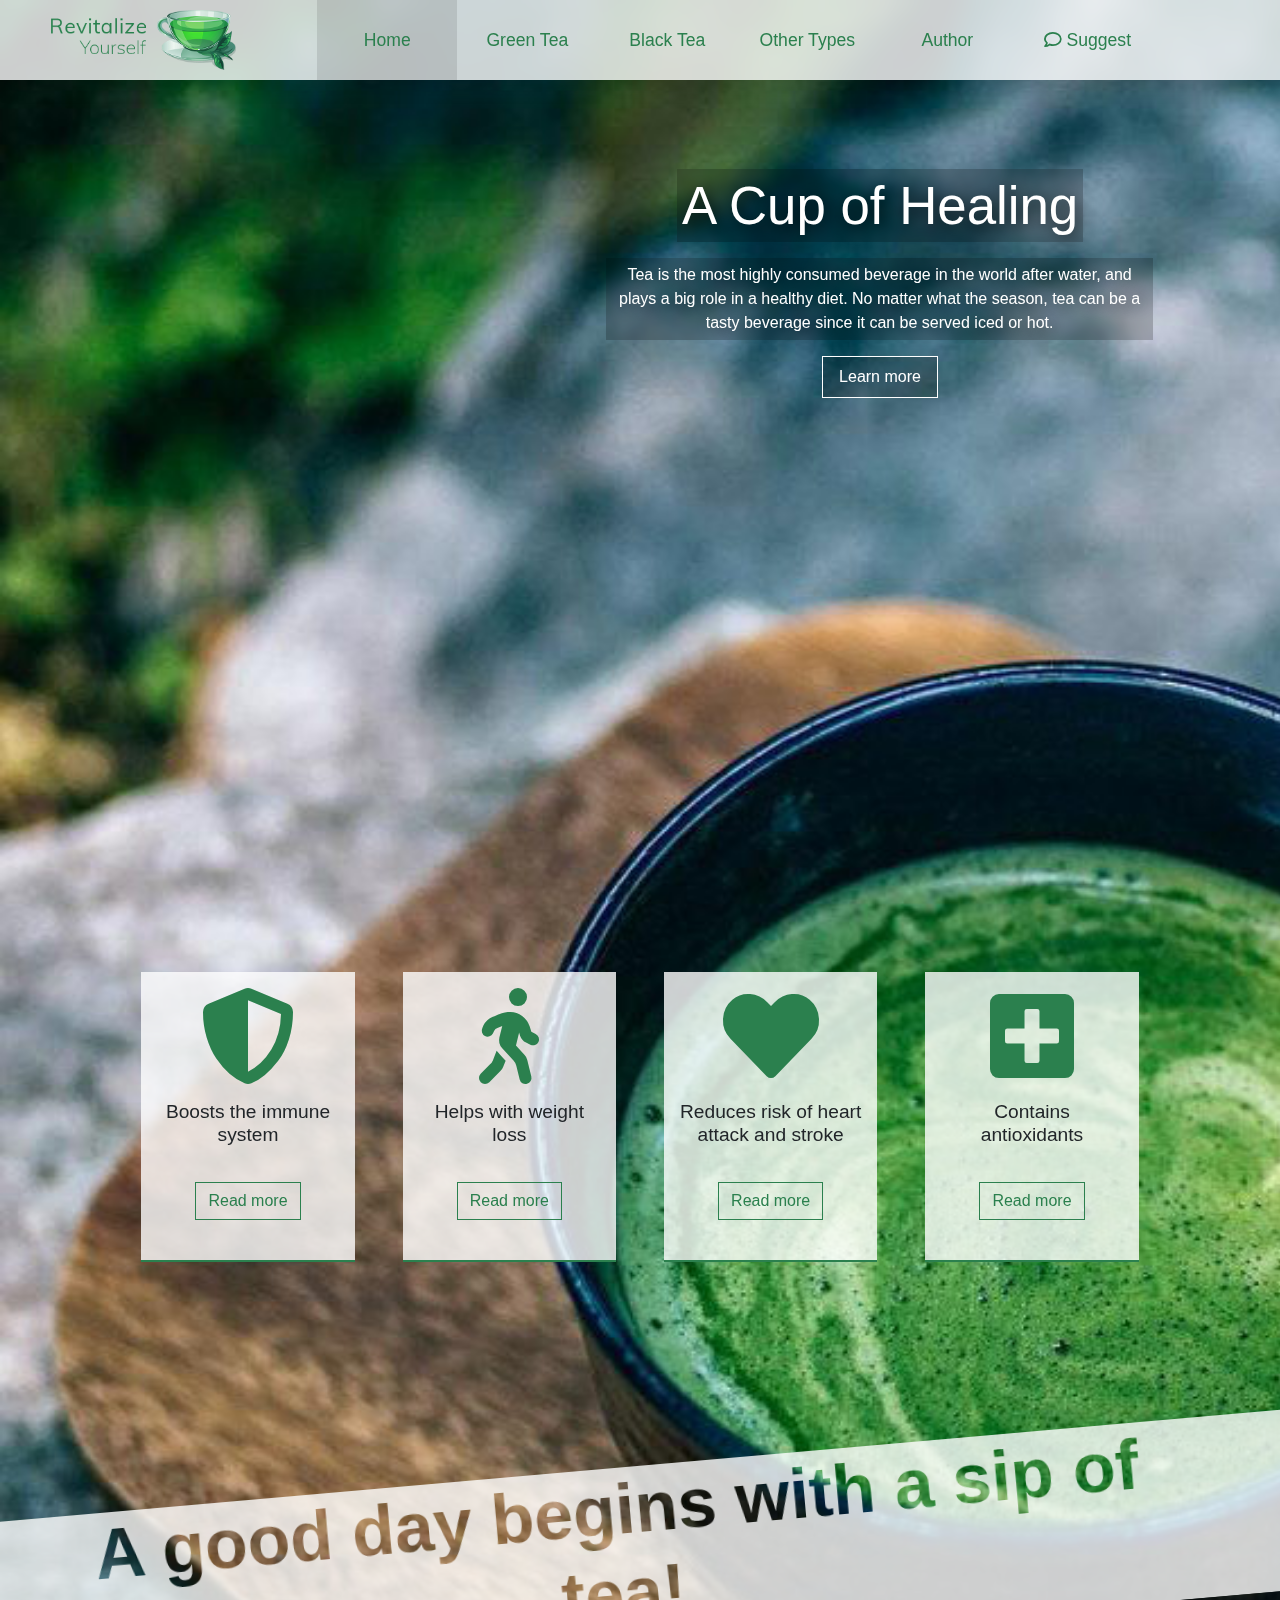
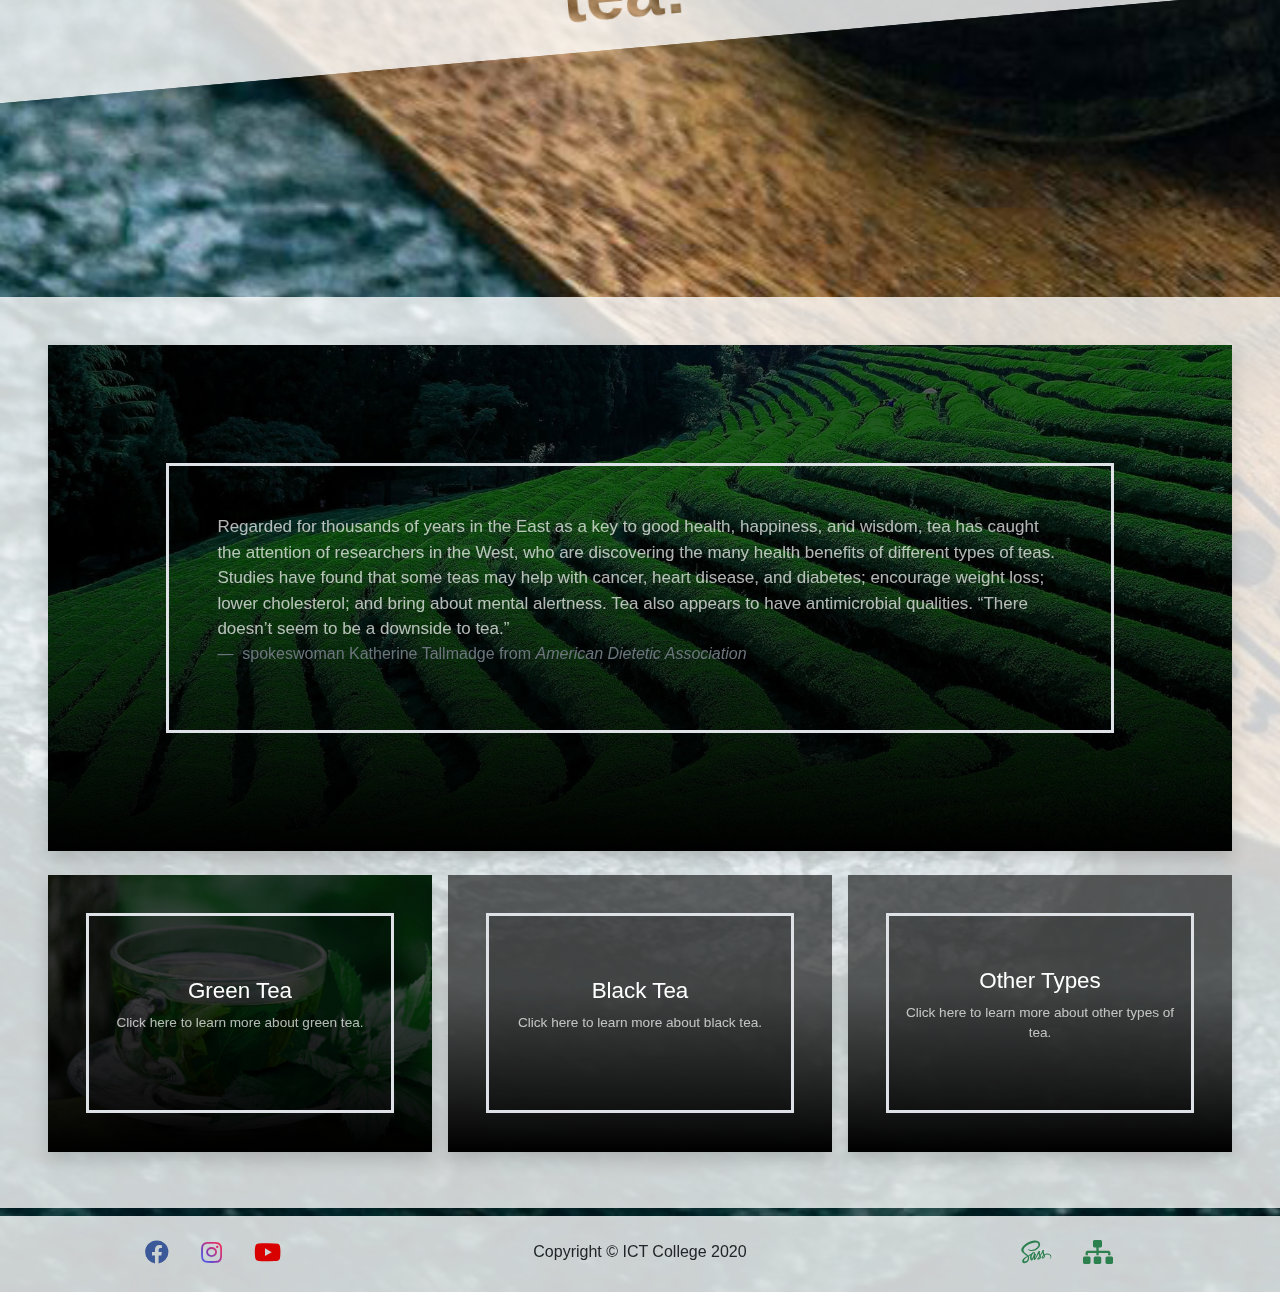
==== commit 1adf0349: "2" ====
--- a/index.html
+++ b/index.html
@@ -81,7 +81,7 @@
     <div class="modal-dialog modal-dialog-centered" role="document">
       <div class="modal-content rounded-0">
         <div class="modal-header border-0">
-          <h5 class="modal-title font-weight-normal">Tea may boost the immune system</h5>
+          <h5 class="modal-title font-weight-normal">Tea may boost your immune system</h5>
           <button type="button" class="close" data-dismiss="modal" aria-label="Close">
             <span aria-hidden="true">&times;</span>
           </button>
@@ -160,10 +160,10 @@
   <!-- MAIN CONTENT -->
   <!-- NASLOV + TEKST -->
   <div id="home" class="position-relative page-bg-image pt-5 d-flex flex-column justify-content-start align-items-end overflow-hidden">
-    <div id="nwrapper" class="container-fluid p-0 d-flex justify-content-end align-items-start animate">
+    <div id="nwrapper" class="container-fluid p-0 d-flex justify-content-end align-items-start">
       <div id="naslov" class="d-flex flex-column align-items-center justify-content-start text-white">
-        <h1 class="m-2 text-shadow text-center">A Cup of Healing</h1>
-        <p class="m-2 text-justify text-shadow">Tea is the most highly consumed beverage in the world after water, and plays a big role in a healthy diet. No matter what the season, tea can be a tasty beverage since it can be served iced or hot.
+        <h1 class="m-2 font-weight-normal text-shadow text-center animate">A Cup of Healing</h1>
+        <p class="m-2 text-center text-shadow animate">Tea is the most highly consumed beverage in the world after water, and plays a big role in a healthy diet. No matter what the season, tea can be a tasty beverage since it can be served iced or hot.
         </p>
         <a href="#advantages" class="button py-2 px-3 m-2">Learn more</a>
       </div>
--- a/css/style.css
+++ b/css/style.css
@@ -128,7 +128,7 @@
 }
 
 .text-shadow {
-  text-shadow: 2px 2px 14px rgba(0, 0, 0, 0.8);
+  text-shadow: 3px 3px 16px rgba(0, 0, 0, 0.8);
 }
 
 .bg-glass {
@@ -220,7 +220,7 @@
 }
 
 .link-dashed:hover {
-  background: rgba(0, 0, 0, 0.3);
+  background: rgba(0, 0, 0, 0.2);
   border: none;
 }
 
@@ -297,15 +297,17 @@
           filter: blur(0px);
   background-image: url("../img/bgHome.jpg");
   will-change: opacity, transform;
-  -webkit-animation: home 0.5s ease-out;
-          animation: home 0.5s ease-out;
+  -webkit-transform-origin: bottom;
+          transform-origin: bottom;
+  -webkit-animation: home .5s;
+          animation: home .5s;
 }
 
 @-webkit-keyframes home {
   0% {
-    -webkit-transform: scale(0.9, 0.9);
-            transform: scale(0.9, 0.9);
-    opacity: 0.4;
+    -webkit-transform: scale(0.95, 0.95);
+            transform: scale(0.95, 0.95);
+    opacity: 0.7;
   }
   100% {
     -webkit-transform: scale(1, 1);
@@ -316,9 +318,9 @@
 
 @keyframes home {
   0% {
-    -webkit-transform: scale(0.9, 0.9);
-            transform: scale(0.9, 0.9);
-    opacity: 0.4;
+    -webkit-transform: scale(0.95, 0.95);
+            transform: scale(0.95, 0.95);
+    opacity: 0.7;
   }
   100% {
     -webkit-transform: scale(1, 1);
@@ -333,30 +335,37 @@
 
 #home #nwrapper #naslov {
   margin-top: 100px;
-  background: rgba(0, 0, 0, 0.3);
+  background: rgba(0, 0, 0, 0.2);
   -webkit-backdrop-filter: blur(3px);
           backdrop-filter: blur(3px);
   padding: 1% 3%;
 }
 
 #home #nwrapper #naslov h1 {
-  font-size: 2.2em;
+  font-size: 2.7em;
 }
 
 @media (min-width: 576px) {
   #home #nwrapper #naslov h1 {
-    font-size: 3em;
+    font-size: 3.3em;
   }
 }
 
 @media (min-width: 992px) {
   #home #nwrapper #naslov {
-    padding: 0px;
-    width: 40%;
+    width: 50%;
+    margin: 100px 80px;
     background: none;
     -webkit-backdrop-filter: none;
             backdrop-filter: none;
-    margin: 100px 80px;
+  }
+  #home #nwrapper #naslov h1, #home #nwrapper #naslov p {
+    -webkit-transform-origin: bottom left;
+            transform-origin: bottom left;
+    padding: 5px;
+    background: rgba(0, 0, 0, 0.2);
+    -webkit-backdrop-filter: blur(3px);
+            backdrop-filter: blur(3px);
   }
 }
 
@@ -558,12 +567,18 @@
 }
 
 #page-naslov h1 {
-  font-size: 14vw;
-}
-
-@media (min-width: 768px) {
+  font-size: 50px;
+}
+
+@media (min-width: 576px) {
   #page-naslov h1 {
-    font-size: 110px;
+    font-size: 10vw;
+  }
+}
+
+@media (min-width: 992px) {
+  #page-naslov h1 {
+    font-size: 100px;
   }
 }
 
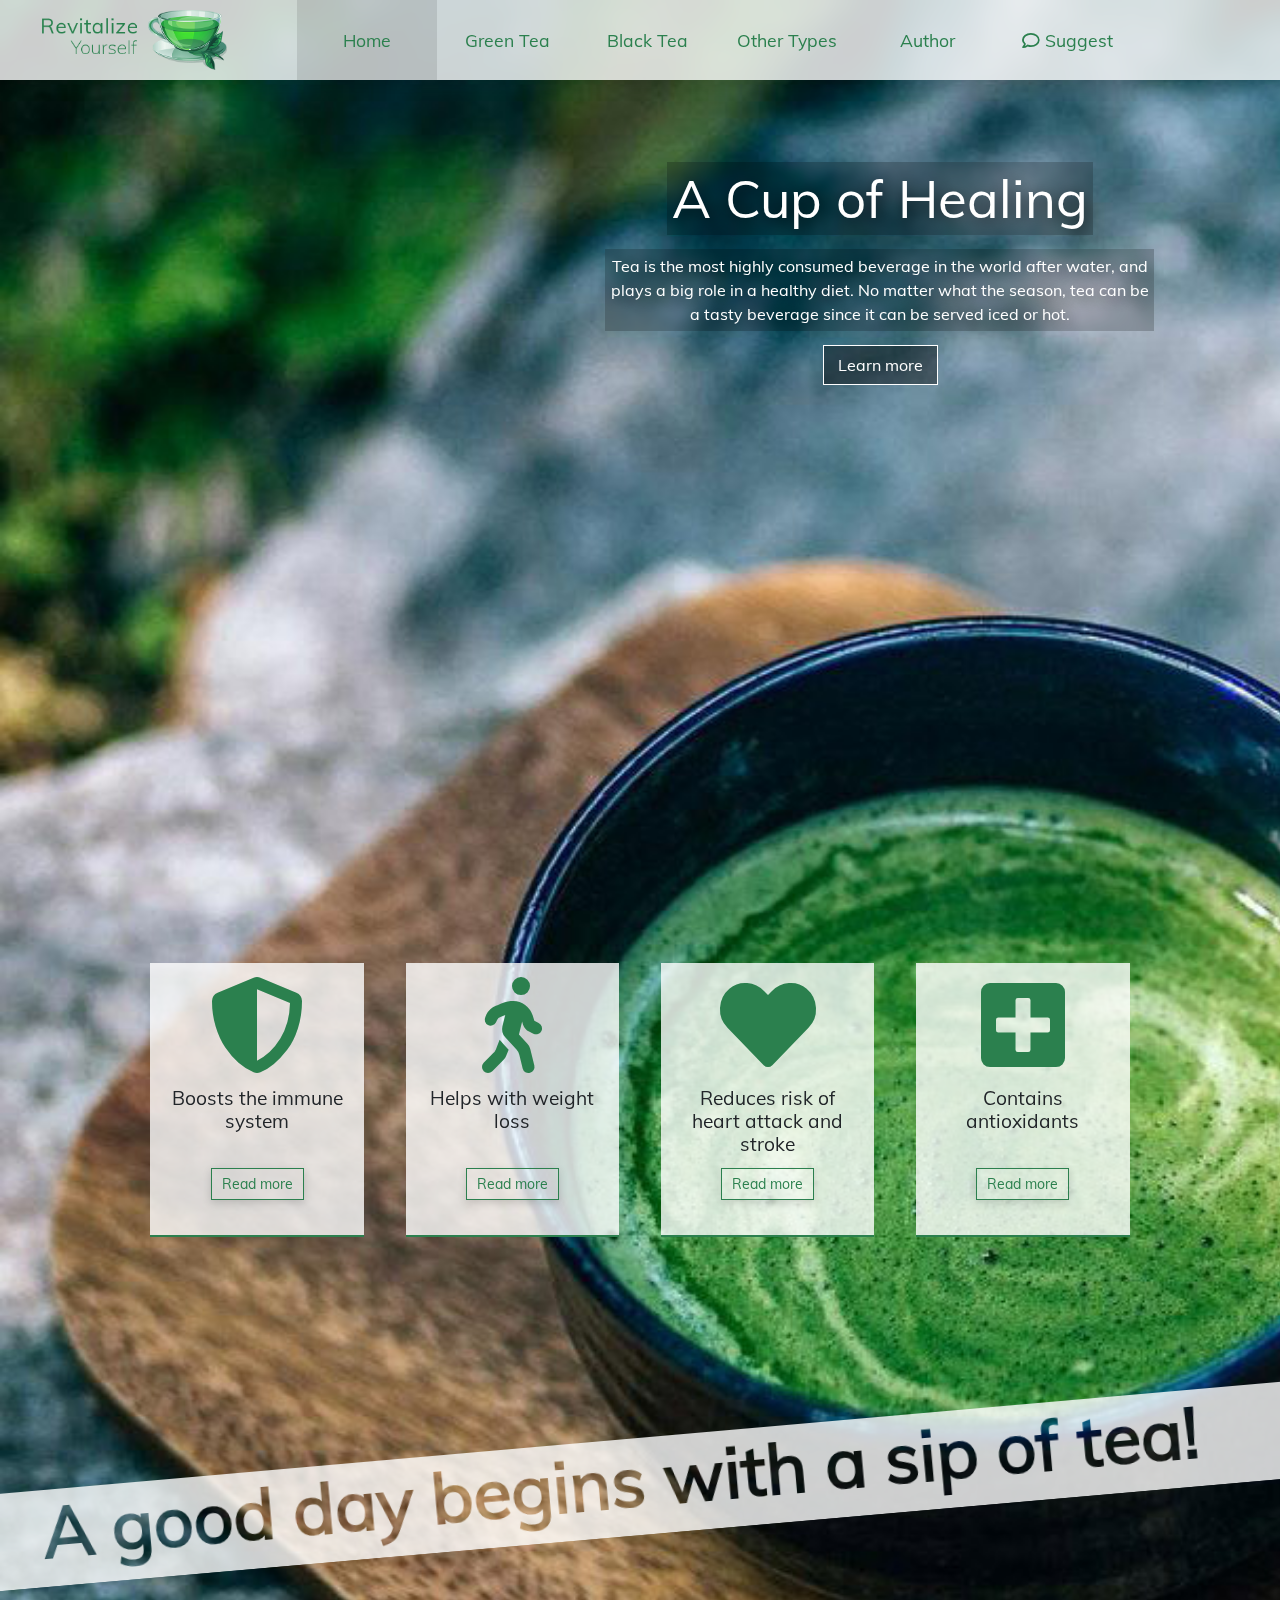
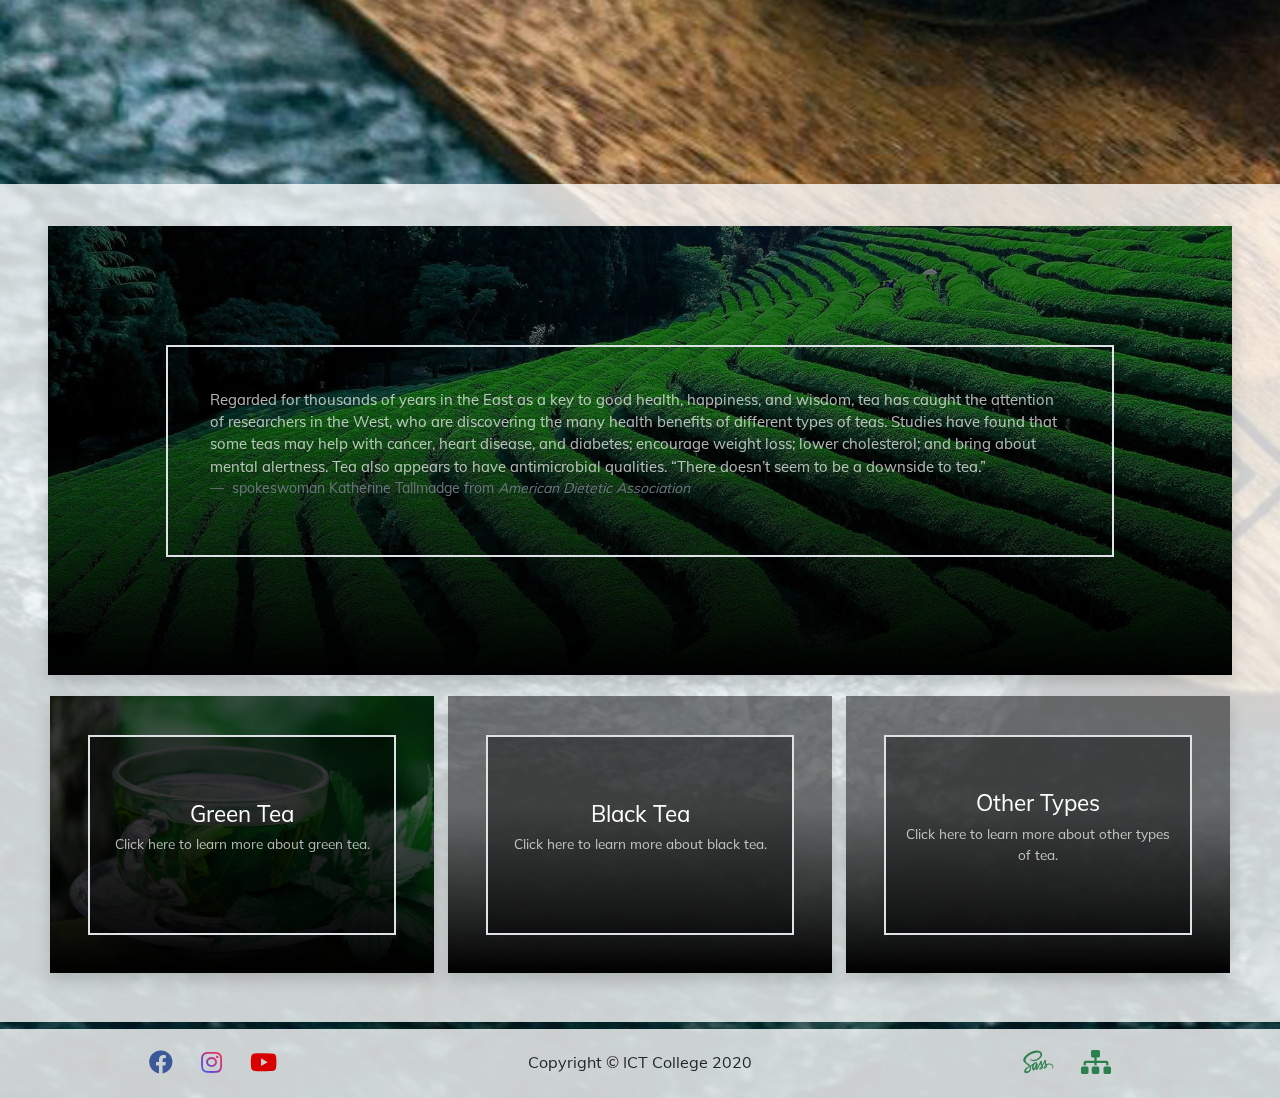
==== commit 374355d9: "1" ====
--- a/index.html
+++ b/index.html
@@ -16,15 +16,15 @@
 <body>
   <!-- HEADER + NAV -->
   <header id="header" class="container-fluid fixed-top bg-glass p-0 z-3 shadow">
-    <nav class="navbar navbar-expand-lg h-100 w-100 row justify-content-between justify-content-xl-around p-0">
+    <nav class="navbar navbar-expand-lg h-100 w-100 row justify-content-between justify-content-xl-start p-0"> <!-- change-->
         <a href="index.html" id="logo" class="navbar-brand h-80p p-0 col-2 m-0 ml-md-5 ml-4">
             <img src="img/logoMd.png" alt="logo md" class="d-none d-sm-inline h-75 my-10p"/>
             <img src="img/logoXs.png" alt="logo xs" class="d-sm-none h-75 my-10p"/>
         </a>
-        <button class="navbar-toggler p-0 col-2 col-sm-1 d-lg-none m-0 mr-3" type="button" data-toggle="collapse" data-target="#meni" aria-label="Toggle navigation">
-          <span class="fas fa-bars"></span>
+        <button class="navbar-toggler p-0 col-2 col-sm-1 text-right d-lg-none m-0 mr-5" type="button" data-toggle="collapse" data-target="#meni" aria-label="Toggle navigation">
+          <span class="fas fa-bars"></span> <!-- change-->
         </button>
-        <div id="meni" class="collapse navbar-collapse p-0 ml-lg-5 col-12 col-lg-9">
+        <div id="meni" class="collapse navbar-collapse p-0 ml-lg-5 col-12 col-lg-9"> 
           <ul class="navbar-nav">
             <li class="nav-item d-flex justify-content-center align-items-center activeLink">
               <a class="nav-link" href="index.html">Home</a>
@@ -50,10 +50,10 @@
         </div>
     </nav>
   </header>
-  <!-- MODAL - SUGGEST -->
+  <!-- MODAL - SUGGEST --> <!-- ceo modal change-->
   <div class="modal fade" tabindex="-1" role="dialog" id="suggest">
     <div class="modal-dialog" role="document">
-      <div class="modal-content bg-glass rounded-0">
+      <div class="modal-content bg-glass rounded-0 border-0">
         <div class="modal-header border-0">
           <h5 class="modal-title font-weight-normal">Make a suggestion</h5>
           <button type="button" class="close" data-dismiss="modal">
@@ -62,9 +62,9 @@
         </div>
         <div class="modal-body">
           <form name="forma" id="forma" action="#" method="GET">
-            <input type="text" class="form-control my-2 rounded-0" name="tbName" id="tbName" placeholder="Your name*" value="" required="required"/>
-            <input type="email" class="form-control my-2 rounded-0" name="tbEmail" id="tbEmail" placeholder="Your e-mail address" value="" />
-            <textarea name="poruka" class="form-control mt-2 rounded-0" id="poruka" placeholder="Please enter your message here*" required="required"></textarea>
+            <input type="text" class="form-control my-3 rounded-0 shadow-sm" name="tbName" id="tbName" placeholder="Your name*" value="" required="required"/>
+            <input type="email" class="form-control my-3 rounded-0 shadow-sm" name="tbEmail" id="tbEmail" placeholder="Your e-mail address" value="" />
+            <textarea name="poruka" class="form-control mt-3 rounded-0 shadow-sm" id="poruka" placeholder="Please enter your message here*" required="required"></textarea>
             <small class="form-text text-muted mb-3">All suggestions and critics are welcome!</small>
             <button type="submit" class="btn btn-success rounded-0" name="btnSubmit" id="btnSubmit">Send</button>
             <button type="reset" class="btn btn-outline-success rounded-0" name="btnReset" id="btnReset">Reset</button>
--- a/css/style.css
+++ b/css/style.css
@@ -9,14 +9,7 @@
 
 html {
   scroll-behavior: smooth;
-  font-family: Muli;
   font-size: 14px;
-}
-
-@media (min-width: 992px) {
-  html {
-    font-size: 16px;
-  }
 }
 
 html ::-webkit-scrollbar {
@@ -29,6 +22,17 @@
 
 html ::-webkit-scrollbar-thumb:hover {
   background: #42965F;
+}
+
+body {
+  font-family: Muli;
+  font-size: inherit;
+}
+
+@media (min-width: 992px) {
+  body {
+    font-size: 16px;
+  }
 }
 
 a {
@@ -49,17 +53,34 @@
   margin: 0px;
 }
 
+.form-control {
+  border-color: transparent;
+}
+
 .form-control:focus {
   border-color: #2B804E;
+  -webkit-box-shadow: 0 0 0 0.25rem rgba(43, 128, 78, 0.35) !important;
+          box-shadow: 0 0 0 0.25rem rgba(43, 128, 78, 0.35) !important;
 }
 
 .navbar-toggler span {
-  font-size: 2.2em;
+  font-size: 44px;
   color: #2B804E;
+}
+
+.navbar-toggler:focus {
+  outline: none;
+}
+
+.btn {
+  -webkit-box-shadow: 0px 3px 8px rgba(0, 0, 0, 0.15);
+          box-shadow: 0px 3px 8px rgba(0, 0, 0, 0.15);
+  padding: 6px 10px;
 }
 
 .btn-success {
   background-color: #2B804E;
+  border: 1px solid #2B804E;
 }
 
 .btn-success:hover {
@@ -67,20 +88,22 @@
 }
 
 .btn-outline-success {
-  border-color: #2B804E;
+  border: 1px solid #2B804E;
   color: #2B804E;
+  background: none;
 }
 
 .btn-outline-success:hover {
   border-color: transparent;
   background-color: #2B804E;
+  color: #fff;
 }
 
 .button {
   display: block;
   color: #fff;
   border: 1px solid #fff;
-  background-color: rgba(0, 0, 0, 0.2);
+  background-color: rgba(0, 0, 0, 0.4);
   -webkit-transition: background .3s;
   transition: background .3s;
 }
@@ -89,6 +112,7 @@
   background: rgba(255, 255, 255, 0.8);
   border-color: transparent;
   color: #2B804E;
+  text-shadow: none;
 }
 
 .z--1 {
@@ -142,7 +166,13 @@
 }
 
 .bg-wt2 {
-  background: rgba(255, 255, 255, 0.1);
+  background: rgba(255, 255, 255, 0.15) !important;
+}
+
+.bg-blur, #home #nwrapper #naslov {
+  background: rgba(0, 0, 0, 0.3);
+  -webkit-backdrop-filter: blur(3px);
+          backdrop-filter: blur(3px);
 }
 
 .border-line {
@@ -157,8 +187,8 @@
 
 .overlay, .overlay-light {
   bottom: 0px;
-  background: -webkit-gradient(linear, left top, left bottom, color-stop(40%, rgba(0, 0, 0, 0.6)), to(black));
-  background: linear-gradient(to bottom, rgba(0, 0, 0, 0.6) 40%, black 100%);
+  background: -webkit-gradient(linear, left top, left bottom, color-stop(40%, rgba(0, 0, 0, 0.5)), to(black));
+  background: linear-gradient(to bottom, rgba(0, 0, 0, 0.5) 40%, black 100%);
 }
 
 .overlay-light {
@@ -168,26 +198,14 @@
 .fit-cover {
   -o-object-fit: cover;
      object-fit: cover;
-}
-
-.img-bottom-border {
-  border-bottom-width: 2px;
-  border-bottom-style: solid;
 }
 
 .img-border {
   background-image: url("../img/teaLeaves.png");
   background-size: cover;
   opacity: 0.8;
-  height: 100px;
-  top: -100px;
-}
-
-@media (min-width: 992px) {
-  .img-border {
-    height: 150px;
-    top: -150px;
-  }
+  height: 150px;
+  top: -150px;
 }
 
 .text-image {
@@ -220,8 +238,8 @@
 }
 
 .link-dashed:hover {
-  background: rgba(0, 0, 0, 0.2);
-  border: none;
+  background: rgba(0, 0, 0, 0.3);
+  border-color: transparent;
 }
 
 .animate {
@@ -252,8 +270,34 @@
   }
 }
 
+@-webkit-keyframes bgAnimation {
+  0% {
+    -webkit-transform: scale(0.95, 0.95);
+            transform: scale(0.95, 0.95);
+    opacity: 0.7;
+  }
+  100% {
+    -webkit-transform: scale(1, 1);
+            transform: scale(1, 1);
+    opacity: 1;
+  }
+}
+
+@keyframes bgAnimation {
+  0% {
+    -webkit-transform: scale(0.95, 0.95);
+            transform: scale(0.95, 0.95);
+    opacity: 0.7;
+  }
+  100% {
+    -webkit-transform: scale(1, 1);
+            transform: scale(1, 1);
+    opacity: 1;
+  }
+}
+
 #poruka {
-  height: 150px;
+  height: 110px;
   resize: none;
 }
 
@@ -297,36 +341,8 @@
           filter: blur(0px);
   background-image: url("../img/bgHome.jpg");
   will-change: opacity, transform;
-  -webkit-transform-origin: bottom;
-          transform-origin: bottom;
-  -webkit-animation: home .5s;
-          animation: home .5s;
-}
-
-@-webkit-keyframes home {
-  0% {
-    -webkit-transform: scale(0.95, 0.95);
-            transform: scale(0.95, 0.95);
-    opacity: 0.7;
-  }
-  100% {
-    -webkit-transform: scale(1, 1);
-            transform: scale(1, 1);
-    opacity: 1;
-  }
-}
-
-@keyframes home {
-  0% {
-    -webkit-transform: scale(0.95, 0.95);
-            transform: scale(0.95, 0.95);
-    opacity: 0.7;
-  }
-  100% {
-    -webkit-transform: scale(1, 1);
-            transform: scale(1, 1);
-    opacity: 1;
-  }
+  -webkit-animation: bgAnimation .5s;
+          animation: bgAnimation .5s;
 }
 
 #home #nwrapper {
@@ -335,9 +351,6 @@
 
 #home #nwrapper #naslov {
   margin-top: 100px;
-  background: rgba(0, 0, 0, 0.2);
-  -webkit-backdrop-filter: blur(3px);
-          backdrop-filter: blur(3px);
   padding: 1% 3%;
 }
 
@@ -482,7 +495,9 @@
 
 #home #home-content-wrapper #home-content .col-md-3h .hca-content:hover {
   border-color: transparent !important;
-  background: rgba(255, 255, 255, 0.2);
+  background: rgba(255, 255, 255, 0.05);
+  -webkit-backdrop-filter: blur(4px);
+          backdrop-filter: blur(4px);
 }
 
 #home #home-content-wrapper #home-content a {
@@ -493,7 +508,7 @@
 
 #home #home-content-wrapper #home-content .hca-content {
   min-height: 200px;
-  border-width: 3px !important;
+  border-width: 2px !important;
 }
 
 #home #home-content-wrapper #home-content .hca-content p {
@@ -696,4 +711,368 @@
 #page-content #page-content-types p {
   font-size: 0.9em;
 }
+
+.flex {
+  display: -webkit-box;
+  display: -ms-flexbox;
+  display: flex;
+  -webkit-box-pack: center;
+      -ms-flex-pack: center;
+          justify-content: center;
+  -webkit-box-align: center;
+      -ms-flex-align: center;
+          align-items: center;
+}
+
+.row .col {
+  padding: 0px;
+  margin: 0px;
+}
+
+.btn {
+  border-radius: 0px;
+  line-height: normal;
+  height: auto;
+  text-transform: none;
+}
+
+.btn:focus {
+  background-color: #42965F;
+  color: #fff;
+}
+
+#m-suggest {
+  border-radius: 0px;
+  width: 90%;
+  max-height: 85%;
+  top: 1.75rem !important;
+  font-size: 14px;
+}
+
+#m-suggest h5 {
+  margin-bottom: 30px;
+  font-size: 1.25rem;
+}
+
+@media (min-width: 576px) {
+  #m-suggest {
+    max-width: 500px;
+  }
+}
+
+#m-suggest .modal-content {
+  font-size: inherit;
+  padding: 10px 20px;
+}
+
+#m-suggest .modal-content .modal-close {
+  font-size: 1.6rem;
+}
+
+#m-suggest .modal-content .input-field {
+  background-color: #fff;
+  margin: 22px 0px 0px 0px;
+}
+
+#m-suggest .modal-content .input-field input, #m-suggest .modal-content .input-field textarea {
+  margin: 0px;
+  padding: 0px 10px;
+  height: 2.2rem;
+  font-size: inherit;
+  border: none;
+  -webkit-box-shadow: none;
+          box-shadow: none;
+}
+
+#m-suggest .modal-content .input-field input:focus + label, #m-suggest .modal-content .input-field textarea:focus + label {
+  color: #2B804E !important;
+}
+
+#m-suggest .modal-content .input-field textarea {
+  padding: 10px;
+  min-height: 100px;
+}
+
+#m-suggest .modal-content .input-field label {
+  -webkit-transform: translateY(6px);
+          transform: translateY(6px);
+  font-size: inherit;
+}
+
+#m-suggest .modal-content .input-field label.active {
+  -webkit-transform: translateY(-16px) translateX(-10px) scale(0.75);
+          transform: translateY(-16px) translateX(-10px) scale(0.75);
+}
+
+#m-suggest .modal-content small {
+  margin: 5px 0px 15px 0px;
+}
+
+#m-suggest .modal-footer {
+  background: none;
+  padding: 0px 20px;
+}
+
+#m-nav {
+  position: fixed;
+  -webkit-box-shadow: none;
+          box-shadow: none;
+  width: 100%;
+}
+
+.nav-wrapper {
+  padding: 0px 1.5rem;
+}
+
+@media (min-width: 768px) {
+  .nav-wrapper {
+    padding: 0px 3rem;
+  }
+}
+
+.nav-wrapper .brand-logo {
+  position: relative;
+  -webkit-transform: none;
+          transform: none;
+}
+
+.nav-wrapper .brand-logo img {
+  height: 75%;
+}
+
+.nav-wrapper #m-meni {
+  margin-left: 3rem;
+  -webkit-box-pack: start;
+      -ms-flex-pack: start;
+          justify-content: flex-start;
+}
+
+.nav-wrapper #m-meni li.activeLink {
+  background: rgba(0, 0, 0, 0.1);
+}
+
+@media (min-width: 992px) {
+  .nav-wrapper #m-meni li {
+    width: 120px;
+  }
+}
+
+@media (min-width: 1200px) {
+  .nav-wrapper #m-meni li {
+    width: 140px;
+  }
+}
+
+.nav-wrapper #m-meni li a {
+  color: #2B804E;
+  padding: 0px;
+}
+
+.nav-wrapper #m-meni li a:hover {
+  background: none;
+  color: #42965F;
+}
+
+.nav-wrapper .collapsible {
+  -webkit-box-shadow: none;
+          box-shadow: none;
+  border: none;
+  padding: 0px;
+  height: 100%;
+}
+
+.nav-wrapper .collapsible #res-nav {
+  height: 100%;
+}
+
+.nav-wrapper .collapsible #res-nav.active {
+  background: none;
+}
+
+.nav-wrapper .collapsible .collapsible-header {
+  background: none;
+  border: none;
+  padding: 0px;
+}
+
+.nav-wrapper .collapsible .collapsible-body {
+  position: absolute;
+  top: 80px;
+  left: 0px;
+  width: 100vw;
+  padding: 0px;
+}
+
+.nav-wrapper .collapsible .collapsible-body li {
+  width: 100%;
+  line-height: 40px;
+}
+
+.nav-wrapper .collapsible .collapsible-body li.activeLink {
+  background: rgba(0, 0, 0, 0.1);
+}
+
+.nav-wrapper .collapsible .collapsible-body li a {
+  color: #2B804E;
+}
+
+.nav-wrapper .collapsible .collapsible-body li a:hover {
+  color: #42965F;
+  background: none;
+}
+
+.hiddendiv {
+  max-width: 90vw;
+}
+
+#author {
+  background-image: url("../img/bgAuthor.jpg");
+  min-height: 100vh;
+  -webkit-animation: bgAnimation .5s;
+          animation: bgAnimation .5s;
+  padding: 140px 0 0 0;
+}
+
+#author.flex, #author div.flex {
+  -ms-flex-wrap: wrap;
+      flex-wrap: wrap;
+}
+
+#author .col {
+  margin: 10px;
+}
+
+#author .material-icons {
+  font-size: 1.1em;
+}
+
+#author #a-naslov {
+  margin: 20px 0px;
+}
+
+#author #a-naslov h1 {
+  margin: 0px;
+  padding: 5px;
+}
+
+#author #about {
+  padding: 10px;
+  white-space: pre-wrap;
+}
+
+#author #about a {
+  display: inline-block;
+}
+
+#author div.bg-blur, #author #home #nwrapper div#naslov, #home #nwrapper #author div#naslov {
+  min-height: 310px;
+}
+
+#author .button {
+  border: none;
+  height: 40px;
+  white-space: pre-wrap;
+}
+
+#author #contact-info {
+  -webkit-box-orient: vertical;
+  -webkit-box-direction: normal;
+      -ms-flex-direction: column;
+          flex-direction: column;
+  -webkit-box-pack: start;
+      -ms-flex-pack: start;
+          justify-content: flex-start;
+}
+
+#author #contact-info h5 {
+  margin-bottom: 20px;
+}
+
+#author .input-field {
+  background-color: #fff;
+  margin: 22px 0px 0px 0px;
+}
+
+#author .input-field input, #author .input-field textarea {
+  margin: 0px;
+  padding: 0px 10px;
+  height: 2.2rem;
+  font-size: inherit;
+  border: none;
+  -webkit-box-shadow: none;
+          box-shadow: none;
+}
+
+#author .input-field input:focus + label, #author .input-field textarea:focus + label {
+  color: #2B804E !important;
+}
+
+#author .input-field textarea {
+  padding: 10px;
+  min-height: 100px;
+}
+
+#author .input-field label {
+  -webkit-transform: translateY(6px);
+          transform: translateY(6px);
+  font-size: inherit;
+}
+
+#author .input-field label.active {
+  -webkit-transform: translateY(-16px) translateX(-10px) scale(0.75);
+          transform: translateY(-16px) translateX(-10px) scale(0.75);
+}
+
+#author #a-forma .input-field {
+  margin: 10px 0px;
+}
+
+#author #a-forma input:focus + label, #author #a-forma textarea:focus + label {
+  color: #fff !important;
+}
+
+#author #a-forma .btn {
+  margin: 0 5px;
+}
+
+#author #portfolio {
+  height: 60px;
+  -webkit-transition: background .2s;
+  transition: background .2s;
+}
+
+#author #portfolio img {
+  height: 40px;
+}
+
+@media (min-width: 992px) {
+  #author #portfolio {
+    width: calc(91.6666666667% + 20px);
+  }
+}
+
+@media (min-width: 1200px) {
+  #author #portfolio {
+    width: calc(75% + 20px);
+  }
+}
+
+#author #portfolio:hover {
+  background: rgba(255, 255, 255, 0.3);
+}
+
+#author footer.row.col {
+  -ms-flex-wrap: wrap;
+      flex-wrap: wrap;
+  margin: 50px 0 0 0;
+  min-height: 70px;
+}
+
+#author footer.row.col .col {
+  margin: 15px 0px;
+}
+
+#author footer.row.col .col li {
+  margin: 0px 15px;
+}
 /*# sourceMappingURL=style.css.map */